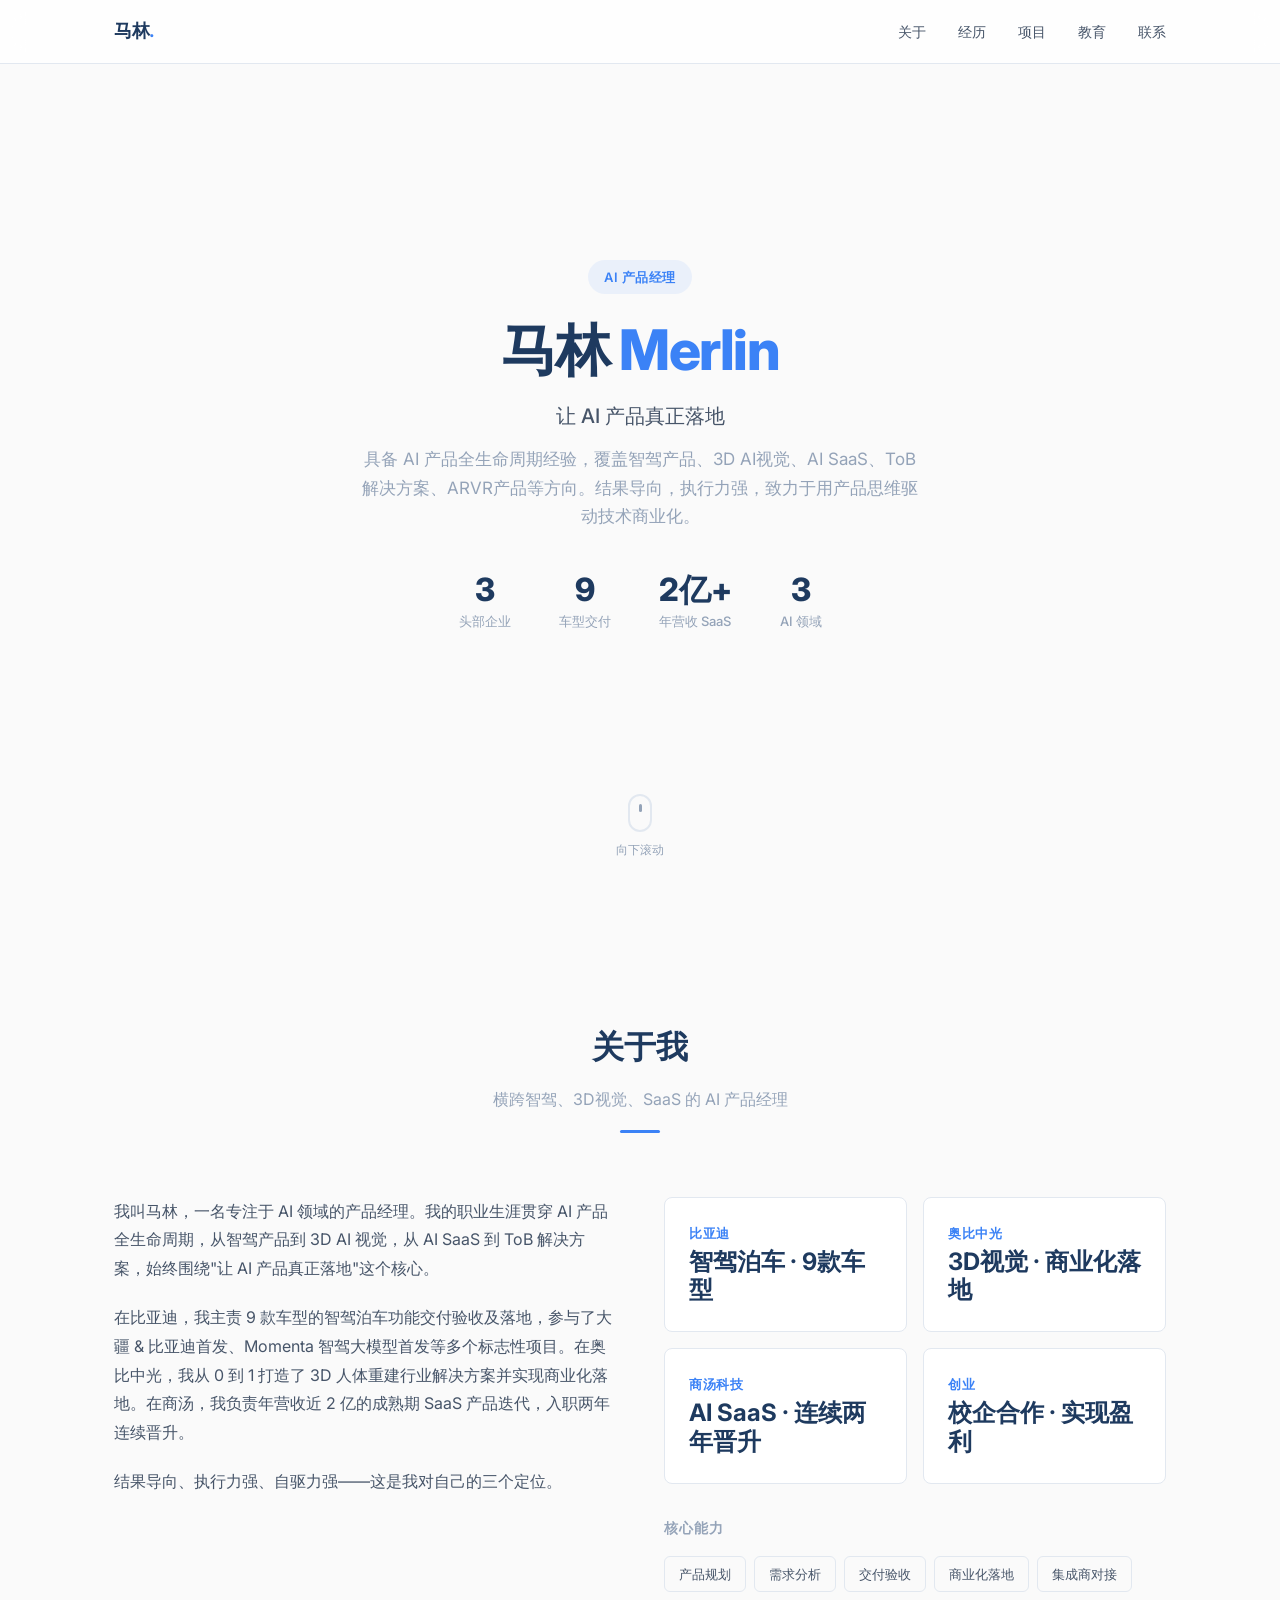
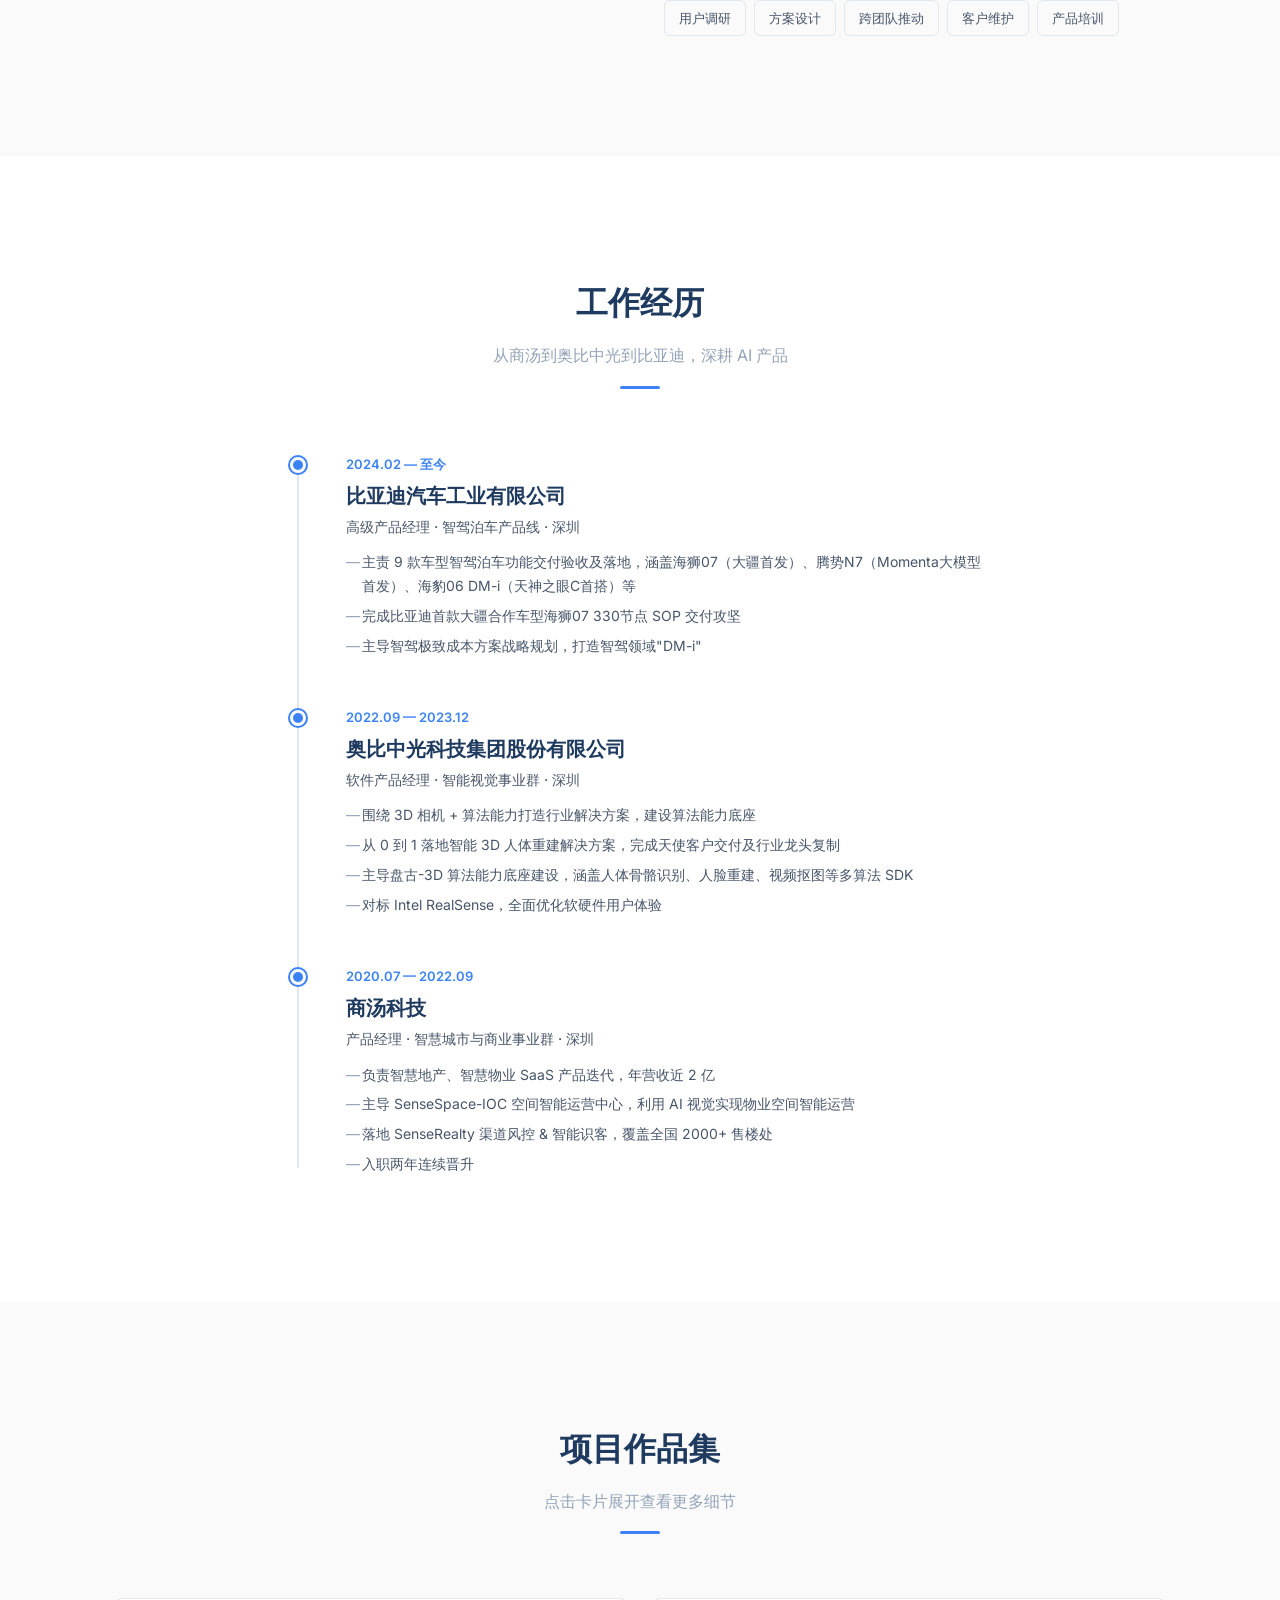
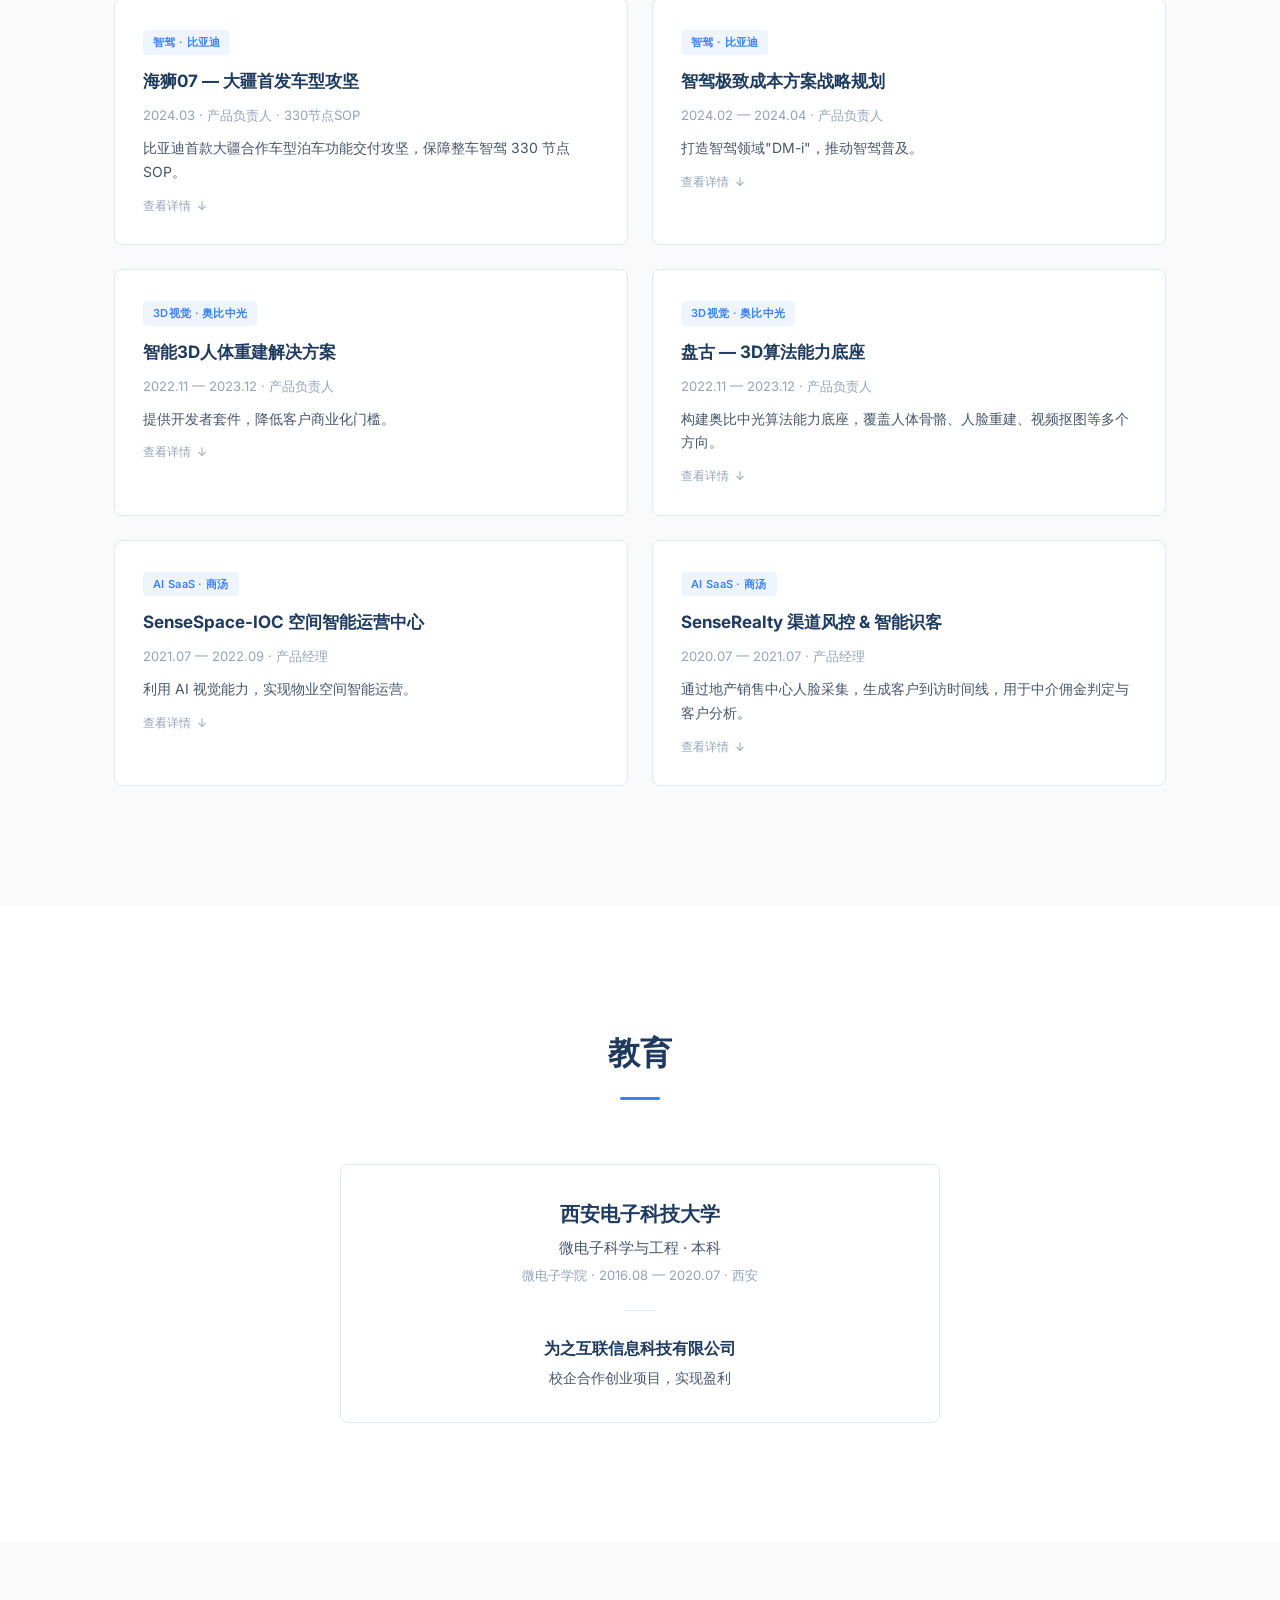
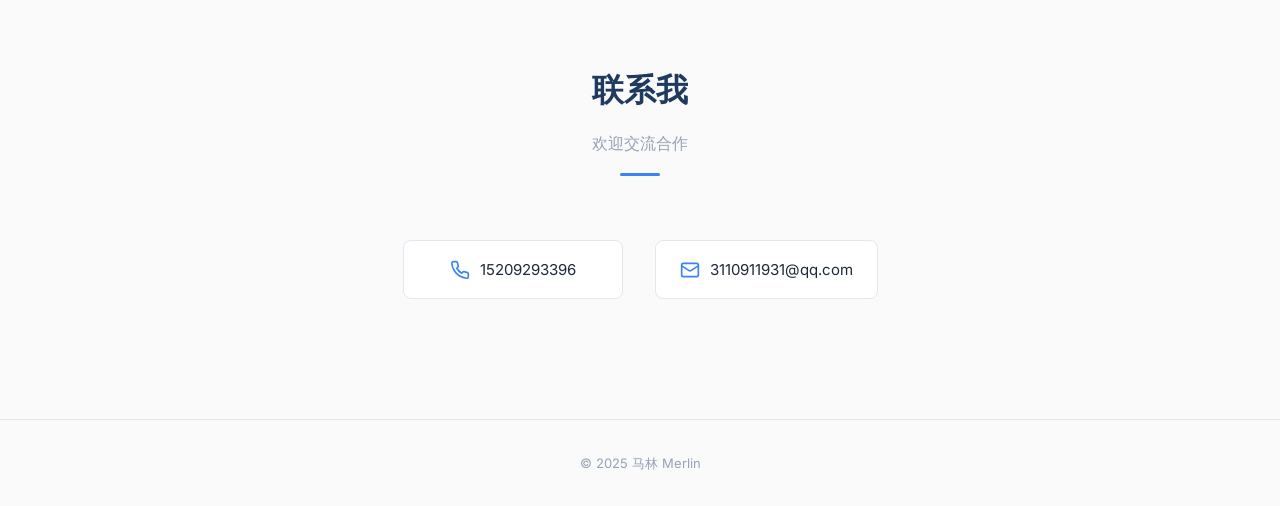
==== index.html @ 599194c2 "init" ====
﻿<!DOCTYPE html>
<html lang="zh-CN">
<head>
  <meta charset="UTF-8">
  <meta name="viewport" content="width=device-width, initial-scale=1.0">
  <meta name="description" content="马林 (Merlin) - AI 产品经理">
  <title>马林 · Merlin · AI 产品经理</title>
  <link rel="preconnect" href="https://fonts.googleapis.com">
  <link rel="preconnect" href="https://fonts.gstatic.com" crossorigin>
  <link href="https://fonts.googleapis.com/css2?family=Inter:wght@400;500;600;700;800&display=swap" rel="stylesheet">
  <link rel="stylesheet" href="css/style.css">
</head>
<body>

  <nav class="nav" id="nav">
    <div class="nav-inner">
      <a href="#" class="nav-logo">马林<span style="color:var(--accent)">.</span></a>
      <ul class="nav-links" id="navLinks">
        <li><a href="#about">关于</a></li>
        <li><a href="#experience">经历</a></li>
        <li><a href="#projects">项目</a></li>
        <li><a href="#education">教育</a></li>
        <li><a href="#contact">联系</a></li>
      </ul>
      <button class="nav-toggle" id="navToggle" aria-label="菜单">
        <span></span><span></span><span></span>
      </button>
    </div>
  </nav>

  <section class="hero" id="hero">
    <div class="hero-content">
      <div class="hero-badge">AI 产品经理</div>
      <h1>马林 <span class="accent">Merlin</span></h1>
      <p class="hero-subtitle">让 AI 产品真正落地</p>
      <p class="hero-desc">具备 AI 产品全生命周期经验，覆盖智驾产品、3D AI视觉、AI SaaS、ToB解决方案、ARVR产品等方向。结果导向，执行力强，致力于用产品思维驱动技术商业化。</p>
      <div class="hero-stats">
        <div class="hero-stat"><div class="hero-stat-num">3</div><div class="hero-stat-label">头部企业</div></div>
        <div class="hero-stat"><div class="hero-stat-num">9</div><div class="hero-stat-label">车型交付</div></div>
        <div class="hero-stat"><div class="hero-stat-num">2亿+</div><div class="hero-stat-label">年营收 SaaS</div></div>
        <div class="hero-stat"><div class="hero-stat-num">3</div><div class="hero-stat-label">AI 领域</div></div>
      </div>
    </div>
    <div class="scroll-indicator">
      <div class="mouse"><div class="mouse-dot"></div></div>
      <span>向下滚动</span>
    </div>
  </section>

  <section id="about">
    <div class="container">
      <div class="section-header reveal">
        <h2>关于我</h2>
        <p>横跨智驾、3D视觉、SaaS 的 AI 产品经理</p>
        <div class="section-divider"></div>
      </div>
      <div class="about-grid">
        <div class="about-text reveal">
          <p>我叫马林，一名专注于 AI 领域的产品经理。我的职业生涯贯穿 AI 产品全生命周期，从智驾产品到 3D AI 视觉，从 AI SaaS 到 ToB 解决方案，始终围绕"让 AI 产品真正落地"这个核心。</p>
          <p>在比亚迪，我主责 9 款车型的智驾泊车功能交付验收及落地，参与了大疆 &amp; 比亚迪首发、Momenta 智驾大模型首发等多个标志性项目。在奥比中光，我从 0 到 1 打造了 3D 人体重建行业解决方案并实现商业化落地。在商汤，我负责年营收近 2 亿的成熟期 SaaS 产品迭代，入职两年连续晋升。</p>
          <p>结果导向、执行力强、自驱力强——这是我对自己的三个定位。</p>
        </div>
        <div class="reveal">
          <div class="highlights">
            <div class="highlight-card"><div class="highlight-card-title">比亚迪</div><div class="highlight-num">智驾泊车 · 9款车型</div></div>
            <div class="highlight-card"><div class="highlight-card-title">奥比中光</div><div class="highlight-num">3D视觉 · 商业化落地</div></div>
            <div class="highlight-card"><div class="highlight-card-title">商汤科技</div><div class="highlight-num">AI SaaS · 连续两年晋升</div></div>
            <div class="highlight-card"><div class="highlight-card-title">创业</div><div class="highlight-num">校企合作 · 实现盈利</div></div>
          </div>
          <div class="skills-list">
            <h3>核心能力</h3>
            <div class="skill-tags">
              <span class="skill-tag">产品规划</span><span class="skill-tag">需求分析</span><span class="skill-tag">交付验收</span>
              <span class="skill-tag">商业化落地</span><span class="skill-tag">集成商对接</span><span class="skill-tag">用户调研</span>
              <span class="skill-tag">方案设计</span><span class="skill-tag">跨团队推动</span><span class="skill-tag">客户维护</span><span class="skill-tag">产品培训</span>
            </div>
          </div>
        </div>
      </div>
    </div>
  </section>

  <section id="experience" style="background:var(--white);">
    <div class="container">
      <div class="section-header reveal">
        <h2>工作经历</h2>
        <p>从商汤到奥比中光到比亚迪，深耕 AI 产品</p>
        <div class="section-divider"></div>
      </div>
      <div class="timeline reveal">
        <div class="timeline-item">
          <div class="timeline-dot"></div>
          <div class="timeline-date">2024.02 — 至今</div>
          <div class="timeline-company">比亚迪汽车工业有限公司</div>
          <div class="timeline-role">高级产品经理 · 智驾泊车产品线 · 深圳</div>
          <div class="timeline-desc">
            <ul>
              <li>主责 9 款车型智驾泊车功能交付验收及落地，涵盖海狮07（大疆首发）、腾势N7（Momenta大模型首发）、海豹06 DM-i（天神之眼C首搭）等</li>
              <li>完成比亚迪首款大疆合作车型海狮07 330节点 SOP 交付攻坚</li>
              <li>主导智驾极致成本方案战略规划，打造智驾领域"DM-i"</li>
            </ul>
          </div>
        </div>
        <div class="timeline-item">
          <div class="timeline-dot"></div>
          <div class="timeline-date">2022.09 — 2023.12</div>
          <div class="timeline-company">奥比中光科技集团股份有限公司</div>
          <div class="timeline-role">软件产品经理 · 智能视觉事业群 · 深圳</div>
          <div class="timeline-desc">
            <ul>
              <li>围绕 3D 相机 + 算法能力打造行业解决方案，建设算法能力底座</li>
              <li>从 0 到 1 落地智能 3D 人体重建解决方案，完成天使客户交付及行业龙头复制</li>
              <li>主导盘古-3D 算法能力底座建设，涵盖人体骨骼识别、人脸重建、视频抠图等多算法 SDK</li>
              <li>对标 Intel RealSense，全面优化软硬件用户体验</li>
            </ul>
          </div>
        </div>
        <div class="timeline-item">
          <div class="timeline-dot"></div>
          <div class="timeline-date">2020.07 — 2022.09</div>
          <div class="timeline-company">商汤科技</div>
          <div class="timeline-role">产品经理 · 智慧城市与商业事业群 · 深圳</div>
          <div class="timeline-desc">
            <ul>
              <li>负责智慧地产、智慧物业 SaaS 产品迭代，年营收近 2 亿</li>
              <li>主导 SenseSpace-IOC 空间智能运营中心，利用 AI 视觉实现物业空间智能运营</li>
              <li>落地 SenseRealty 渠道风控 &amp; 智能识客，覆盖全国 2000+ 售楼处</li>
              <li>入职两年连续晋升</li>
            </ul>
          </div>
        </div>
      </div>
    </div>
  </section>

  <section id="projects">
    <div class="container">
      <div class="section-header reveal">
        <h2>项目作品集</h2>
        <p>点击卡片展开查看更多细节</p>
        <div class="section-divider"></div>
      </div>
      <div class="projects-grid">

        <div class="project-card reveal" onclick="toggleProject(this)">
          <span class="project-tag">智驾 · 比亚迪</span>
          <h3>海狮07 — 大疆首发车型攻坚</h3>
          <div class="project-meta">2024.03 · 产品负责人 · 330节点SOP</div>
          <p class="project-summary">比亚迪首款大疆合作车型泊车功能交付攻坚，保障整车智驾 330 节点 SOP。</p>
          <div class="project-details">
            <div class="project-details-inner">
              <h4>目标</h4><ul><li>保障整车智驾 330 节点 SOP</li></ul>
              <h4>工作内容</h4>
              <ul><li>联合车型团队与供应商，分析泊车功能能力边界及重点场景</li><li>建立日清机制与供应商直连沟通机制</li><li>推动技术方案优化、小版本快速迭代、驻点验证</li><li>完成全场景验收与问题输出，推动优化落地</li></ul>
              <h4>成果</h4><ul><li>成功保障 330 SOP 节点</li></ul>
            </div>
          </div>
          <div class="project-expand-hint"><span>查看详情</span><span class="arrow">↓</span></div>
        </div>

        <div class="project-card reveal" onclick="toggleProject(this)">
          <span class="project-tag">智驾 · 比亚迪</span>
          <h3>智驾极致成本方案战略规划</h3>
          <div class="project-meta">2024.02 — 2024.04 · 产品负责人</div>
          <p class="project-summary">打造智驾领域"DM-i"，推动智驾普及。</p>
          <div class="project-details">
            <div class="project-details-inner">
              <h4>目标</h4><ul><li>打造智驾领域"DM-i"，推动智驾普及</li></ul>
              <h4>工作内容</h4>
              <ul><li>调研特斯拉、华为、小鹏、小米等 10+ 竞品，拆解功能、硬件、算法方案</li><li>研究域控成本组成（CPU、ISP、GPU、MCU、视频编解码）</li><li>从器件和算法两个方向进行成本优化设计</li></ul>
              <h4>成果</h4><ul><li>输出极致成本智驾方案</li></ul>
            </div>
          </div>
          <div class="project-expand-hint"><span>查看详情</span><span class="arrow">↓</span></div>
        </div>

        <div class="project-card reveal" onclick="toggleProject(this)">
          <span class="project-tag">3D视觉 · 奥比中光</span>
          <h3>智能3D人体重建解决方案</h3>
          <div class="project-meta">2022.11 — 2023.12 · 产品负责人</div>
          <p class="project-summary">提供开发者套件，降低客户商业化门槛。</p>
          <div class="project-details">
            <div class="project-details-inner">
              <h4>产品</h4>
              <ul><li>智能 3D 人体重建整机：用户旋转一周，输出高精度三维模型、身体围度、体态分析、体成分分析</li><li>人体重建算法 SDK（支持 CPU+单相机 / 双相机+转盘方案）</li><li>人体围度测量 / 体态分析算法微服务</li></ul>
              <h4>应用场景</h4><ul><li>健身、美体、医疗</li></ul>
              <h4>成果</h4><ul><li>完成天使客户首单交付及小批量交付</li></ul>
            </div>
          </div>
          <div class="project-expand-hint"><span>查看详情</span><span class="arrow">↓</span></div>
        </div>

        <div class="project-card reveal" onclick="toggleProject(this)">
          <span class="project-tag">3D视觉 · 奥比中光</span>
          <h3>盘古 — 3D算法能力底座</h3>
          <div class="project-meta">2022.11 — 2023.12 · 产品负责人</div>
          <p class="project-summary">构建奥比中光算法能力底座，覆盖人体骨骼、人脸重建、视频抠图等多个方向。</p>
          <div class="project-details">
            <div class="project-details-inner">
              <h4>产品矩阵</h4>
              <ul><li>3D 人体骨骼识别算法 SDK — 多平台支持，输出 21 个人体骨骼点</li><li>3D 人脸重建算法 SDK — 1 分钟获取人脸三维模型</li><li>3D 人体重建算法 SDK</li><li>3D 视频抠图算法</li><li>3D 人脸识别算法</li></ul>
              <h4>应用场景</h4><ul><li>医疗保健、互动游戏、医美、服装定制、数字人、直播、智慧零售、智能门锁</li></ul>
            </div>
          </div>
          <div class="project-expand-hint"><span>查看详情</span><span class="arrow">↓</span></div>
        </div>

        <div class="project-card reveal" onclick="toggleProject(this)">
          <span class="project-tag">AI SaaS · 商汤</span>
          <h3>SenseSpace-IOC 空间智能运营中心</h3>
          <div class="project-meta">2021.07 — 2022.09 · 产品经理</div>
          <p class="project-summary">利用 AI 视觉能力，实现物业空间智能运营。</p>
          <div class="project-details">
            <div class="project-details-inner">
              <h4>负责模块</h4>
              <ul><li>远程调度：设备接入、调度流程设计</li><li>员工端 APP：智能巡检、工单管理、设备监控</li><li>智慧班车：市场分析、产品规划、产品设计</li><li>C 端 APP：班车、食堂、停车、一码支付、广告投放</li></ul>
            </div>
          </div>
          <div class="project-expand-hint"><span>查看详情</span><span class="arrow">↓</span></div>
        </div>

        <div class="project-card reveal" onclick="toggleProject(this)">
          <span class="project-tag">AI SaaS · 商汤</span>
          <h3>SenseRealty 渠道风控 &amp; 智能识客</h3>
          <div class="project-meta">2020.07 — 2021.07 · 产品经理</div>
          <p class="project-summary">通过地产销售中心人脸采集，生成客户到访时间线，用于中介佣金判定与客户分析。</p>
          <div class="project-details">
            <div class="project-details-inner">
              <h4>成果</h4>
              <ul><li>覆盖全国 2000+ 售楼处</li><li>支撑部门销售业绩翻倍</li><li>落地融创地产多个标杆项目</li></ul>
            </div>
          </div>
          <div class="project-expand-hint"><span>查看详情</span><span class="arrow">↓</span></div>
        </div>

      </div>
    </div>
  </section>

  <section id="education" style="background:var(--white);">
    <div class="container">
      <div class="section-header reveal">
        <h2>教育</h2>
        <div class="section-divider"></div>
      </div>
      <div class="education-content reveal">
        <div class="education-card">
          <div class="edu-school">西安电子科技大学</div>
          <div class="edu-major">微电子科学与工程 · 本科</div>
          <div class="edu-detail">微电子学院 · 2016.08 — 2020.07 · 西安</div>
          <div class="edu-divider"></div>
          <div class="startup-name">为之互联信息科技有限公司</div>
          <div class="startup-desc">校企合作创业项目，实现盈利</div>
        </div>
      </div>
    </div>
  </section>

  <section id="contact">
    <div class="container">
      <div class="section-header reveal">
        <h2>联系我</h2>
        <p>欢迎交流合作</p>
        <div class="section-divider"></div>
      </div>
      <div class="contact-content reveal">
        <div class="contact-methods">
          <div class="contact-item" onclick="copyText('15209293396', '手机号已复制')">
            <svg xmlns="http://www.w3.org/2000/svg" width="20" height="20" viewBox="0 0 24 24" fill="none" stroke="currentColor" stroke-width="2" stroke-linecap="round" stroke-linejoin="round"><path d="M22 16.92v3a2 2 0 0 1-2.18 2 19.79 19.79 0 0 1-8.63-3.07 19.5 19.5 0 0 1-6-6 19.79 19.79 0 0 1-3.07-8.67A2 2 0 0 1 4.11 2h3a2 2 0 0 1 2 1.72 12.84 12.84 0 0 0 .7 2.81 2 2 0 0 1-.45 2.11L8.09 9.91a16 16 0 0 0 6 6l1.27-1.27a2 2 0 0 1 2.11-.45 12.84 12.84 0 0 0 2.81.7A2 2 0 0 1 22 16.92z"/></svg>
            15209293396
          </div>
          <div class="contact-item" onclick="copyText('3110911931@qq.com', '邮箱已复制')">
            <svg xmlns="http://www.w3.org/2000/svg" width="20" height="20" viewBox="0 0 24 24" fill="none" stroke="currentColor" stroke-width="2" stroke-linecap="round" stroke-linejoin="round"><rect x="2" y="4" width="20" height="16" rx="2"/><path d="m22 7-8.97 5.7a1.94 1.94 0 0 1-2.06 0L2 7"/></svg>
            3110911931@qq.com
          </div>
        </div>
      </div>
    </div>
  </section>

  <footer>
    <div class="container"><p>&copy; 2025 马林 Merlin</p></div>
  </footer>

  <div class="toast" id="toast"></div>
  <script src="js/main.js"></script>
</body>
</html>
---- css/style.css ----
﻿/* ---- Reset & Base ---- */
*, *::before, *::after { margin: 0; padding: 0; box-sizing: border-box; }

:root {
  --primary: #1E3A5F; --primary-light: #2A5A8F; --accent: #3B82F6;
  --bg: #FAFAFA; --white: #FFFFFF;
  --text-primary: #1E293B; --text-secondary: #475569; --text-muted: #94A3B8;
  --border: #E2E8F0; --radius: 8px;
  --shadow: 0 1px 3px rgba(0,0,0,0.06), 0 1px 2px rgba(0,0,0,0.04);
  --shadow-hover: 0 10px 25px -5px rgba(0,0,0,0.08), 0 4px 10px -6px rgba(0,0,0,0.04);
  --nav-height: 64px; --section-gap: 120px;
}

html { scroll-behavior: smooth; }

body {
  font-family: "Inter", -apple-system, BlinkMacSystemFont, "PingFang SC", "Microsoft YaHei", sans-serif;
  background: var(--bg); color: var(--text-primary); line-height: 1.7;
  -webkit-font-smoothing: antialiased;
}

::selection { background: var(--accent); color: white; }
a { color: var(--accent); text-decoration: none; transition: color 0.2s; }
a:hover { color: var(--primary-light); }
.container { max-width: 1100px; margin: 0 auto; padding: 0 24px; }

/* Nav */
.nav {
  position: fixed; top: 0; left: 0; right: 0; height: var(--nav-height);
  background: rgba(255,255,255,0.8); backdrop-filter: blur(12px);
  -webkit-backdrop-filter: blur(12px);
  border-bottom: 1px solid var(--border); z-index: 1000; transition: box-shadow 0.3s;
}
.nav.scrolled { box-shadow: 0 1px 3px rgba(0,0,0,0.06); }
.nav-inner { max-width: 1100px; margin: 0 auto; padding: 0 24px; height: 100%; display: flex; align-items: center; justify-content: space-between; }
.nav-logo { font-size: 18px; font-weight: 700; color: var(--primary); letter-spacing: -0.3px; }
.nav-links { display: flex; gap: 32px; list-style: none; }
.nav-links a {
  font-size: 14px; font-weight: 500; color: var(--text-secondary);
  position: relative; padding: 4px 0; transition: color 0.2s;
}
.nav-links a::after {
  content: ''; position: absolute; bottom: -2px; left: 0;
  width: 0; height: 2px; background: var(--accent); transition: width 0.3s;
}
.nav-links a:hover, .nav-links a.active { color: var(--primary); }
.nav-links a:hover::after, .nav-links a.active::after { width: 100%; }
.nav-toggle { display: none; flex-direction: column; gap: 5px; background: none; border: none; cursor: pointer; padding: 4px; }
.nav-toggle span { display: block; width: 24px; height: 2px; background: var(--text-primary); border-radius: 2px; transition: all 0.3s; }

/* Hero */
.hero { min-height: 100vh; display: flex; align-items: center; justify-content: center; text-align: center; padding: 120px 24px 80px; position: relative; }
.hero-content { max-width: 720px; }
.hero-badge { display: inline-block; font-size: 13px; font-weight: 600; color: var(--accent); background: rgba(59,130,246,0.08); padding: 6px 16px; border-radius: 20px; margin-bottom: 24px; letter-spacing: 0.5px; }
.hero h1 { font-size: 56px; font-weight: 800; color: var(--primary); letter-spacing: -1.5px; line-height: 1.15; margin-bottom: 16px; }
.hero h1 .accent { color: var(--accent); }
.hero-subtitle { font-size: 20px; color: var(--text-secondary); margin-bottom: 12px; font-weight: 500; }
.hero-desc { font-size: 17px; color: var(--text-muted); max-width: 560px; margin: 0 auto 40px; line-height: 1.7; }
.hero-stats { display: flex; justify-content: center; gap: 48px; margin-bottom: 48px; }
.hero-stat { text-align: center; }
.hero-stat-num { font-size: 32px; font-weight: 800; color: var(--primary); line-height: 1.2; }
.hero-stat-label { font-size: 13px; color: var(--text-muted); font-weight: 500; }
.scroll-indicator { position: absolute; bottom: 40px; left: 50%; transform: translateX(-50%); display: flex; flex-direction: column; align-items: center; gap: 8px; color: var(--text-muted); font-size: 12px; animation: bounce 2s infinite; }
.scroll-indicator .mouse { width: 24px; height: 38px; border: 2px solid var(--border); border-radius: 12px; display: flex; justify-content: center; padding-top: 8px; }
.scroll-indicator .mouse-dot { width: 3px; height: 8px; background: var(--text-muted); border-radius: 2px; animation: scrollDot 2s infinite; }

/* Sections */
section { padding: var(--section-gap) 0; }
.section-header { text-align: center; margin-bottom: 64px; }
.section-header h2 { font-size: 32px; font-weight: 700; color: var(--primary); margin-bottom: 12px; }
.section-header p { font-size: 16px; color: var(--text-muted); max-width: 480px; margin: 0 auto; }
.section-divider { width: 40px; height: 3px; background: var(--accent); border-radius: 2px; margin: 16px auto 0; }

/* About */
.about-grid { display: grid; grid-template-columns: 1fr 1fr; gap: 48px; align-items: start; }
.about-text p { font-size: 16px; color: var(--text-secondary); line-height: 1.8; margin-bottom: 20px; }
.about-text p:last-child { margin-bottom: 0; }
.highlights { display: grid; grid-template-columns: 1fr 1fr; gap: 16px; }
.highlight-card { background: var(--white); border: 1px solid var(--border); border-radius: var(--radius); padding: 24px; transition: all 0.3s; }
.highlight-card:hover { box-shadow: var(--shadow-hover); transform: translateY(-2px); }
.highlight-card-title { font-size: 13px; font-weight: 600; color: var(--accent); text-transform: uppercase; letter-spacing: 0.5px; margin-bottom: 4px; }
.highlight-num { font-size: 24px; font-weight: 700; color: var(--primary); line-height: 1.2; margin-bottom: 2px; }
.highlight-label { font-size: 13px; color: var(--text-secondary); font-weight: 500; }
.skills-list { margin-top: 32px; grid-column: 1 / -1; }
.skills-list h3 { font-size: 14px; font-weight: 600; color: var(--text-muted); text-transform: uppercase; letter-spacing: 1px; margin-bottom: 16px; }
.skill-tags { display: flex; flex-wrap: wrap; gap: 8px; }
.skill-tag { font-size: 13px; padding: 6px 14px; background: var(--bg); border: 1px solid var(--border); border-radius: 6px; color: var(--text-secondary); font-weight: 500; transition: all 0.2s; }
.skill-tag:hover { border-color: var(--accent); color: var(--accent); background: rgba(59,130,246,0.04); }

/* Timeline */
.timeline { max-width: 700px; margin: 0 auto; position: relative; padding-left: 32px; }
.timeline::before { content: ''; position: absolute; left: 7px; top: 8px; bottom: 8px; width: 2px; background: var(--border); }
.timeline-item { position: relative; margin-bottom: 48px; padding-left: 24px; }
.timeline-item:last-child { margin-bottom: 0; }
.timeline-dot { position: absolute; left: -32px; top: 4px; width: 16px; height: 16px; border-radius: 50%; background: var(--accent); border: 3px solid var(--bg); box-shadow: 0 0 0 2px var(--accent); }
.timeline-date { font-size: 13px; color: var(--accent); font-weight: 600; margin-bottom: 4px; }
.timeline-company { font-size: 20px; font-weight: 700; color: var(--primary); margin-bottom: 2px; }
.timeline-role { font-size: 14px; color: var(--text-secondary); font-weight: 500; margin-bottom: 12px; }
.timeline-desc { font-size: 14px; color: var(--text-secondary); line-height: 1.7; }
.timeline-desc ul { list-style: none; padding: 0; }
.timeline-desc li { position: relative; padding-left: 16px; margin-bottom: 6px; }
.timeline-desc li::before { content: '—'; position: absolute; left: 0; color: var(--text-muted); }

/* Projects */
.projects-grid { display: grid; grid-template-columns: 1fr 1fr; gap: 24px; }
.project-card { background: var(--white); border: 1px solid var(--border); border-radius: var(--radius); padding: 28px; cursor: pointer; transition: all 0.3s; }
.project-card:hover { box-shadow: var(--shadow-hover); transform: translateY(-2px); }
.project-tag { display: inline-block; font-size: 11px; font-weight: 600; color: var(--accent); background: rgba(59,130,246,0.08); padding: 3px 10px; border-radius: 4px; margin-bottom: 12px; letter-spacing: 0.3px; }
.project-card h3 { font-size: 17px; font-weight: 700; color: var(--primary); margin-bottom: 8px; }
.project-meta { font-size: 13px; color: var(--text-muted); margin-bottom: 10px; }
.project-card .project-summary { font-size: 14px; color: var(--text-secondary); line-height: 1.7; }
.project-details { max-height: 0; overflow: hidden; transition: max-height 0.4s ease, opacity 0.3s; opacity: 0; }
.project-card.expanded .project-details { max-height: 800px; opacity: 1; }
.project-details-inner { padding-top: 16px; border-top: 1px solid var(--border); margin-top: 16px; }
.project-details-inner h4 { font-size: 14px; font-weight: 600; color: var(--text-primary); margin-bottom: 8px; margin-top: 12px; }
.project-details-inner h4:first-child { margin-top: 0; }
.project-details-inner ul { list-style: none; padding: 0; }
.project-details-inner li { font-size: 13px; color: var(--text-secondary); padding-left: 14px; position: relative; margin-bottom: 4px; line-height: 1.6; }
.project-details-inner li::before { content: '·'; position: absolute; left: 0; color: var(--accent); font-weight: 700; }
.project-expand-hint { font-size: 12px; color: var(--text-muted); margin-top: 12px; display: flex; align-items: center; gap: 6px; }
.project-expand-hint .arrow { transition: transform 0.3s; display: inline-block; }
.project-card.expanded .project-expand-hint .arrow { transform: rotate(180deg); }

/* Education */
.education-content { max-width: 600px; margin: 0 auto; text-align: center; }
.education-card { background: var(--white); border: 1px solid var(--border); border-radius: var(--radius); padding: 32px; }
.edu-school { font-size: 20px; font-weight: 700; color: var(--primary); margin-bottom: 4px; }
.edu-major { font-size: 15px; color: var(--text-secondary); margin-bottom: 4px; }
.edu-detail { font-size: 13px; color: var(--text-muted); }
.edu-divider { width: 32px; height: 1px; background: var(--border); margin: 24px auto; }
.startup-name { font-size: 16px; font-weight: 600; color: var(--primary); margin-bottom: 4px; }
.startup-desc { font-size: 14px; color: var(--text-secondary); }

/* Contact */
.contact-content { text-align: center; }
.contact-methods { display: flex; justify-content: center; gap: 32px; flex-wrap: wrap; margin-top: 32px; }
.contact-item { display: flex; align-items: center; gap: 10px; padding: 16px 24px; background: var(--white); border: 1px solid var(--border); border-radius: var(--radius); font-size: 15px; color: var(--text-primary); cursor: pointer; transition: all 0.3s; min-width: 220px; justify-content: center; }
.contact-item:hover { border-color: var(--accent); box-shadow: var(--shadow-hover); transform: translateY(-2px); }
.contact-item svg { width: 20px; height: 20px; color: var(--accent); flex-shrink: 0; }
.toast { position: fixed; bottom: 32px; left: 50%; transform: translateX(-50%) translateY(80px); background: var(--primary); color: white; font-size: 14px; padding: 12px 24px; border-radius: var(--radius); opacity: 0; transition: all 0.4s; pointer-events: none; z-index: 2000; }
.toast.show { opacity: 1; transform: translateX(-50%) translateY(0); }

/* Footer */
footer { text-align: center; padding: 32px 24px; border-top: 1px solid var(--border); color: var(--text-muted); font-size: 13px; }

/* Animations */
@keyframes bounce { 0%,100% { transform: translateX(-50%) translateY(0); } 50% { transform: translateX(-50%) translateY(8px); } }
@keyframes scrollDot { 0% { opacity: 1; transform: translateY(0); } 100% { opacity: 0; transform: translateY(12px); } }
.reveal { opacity: 0; transform: translateY(24px); transition: all 0.6s ease; }
.reveal.visible { opacity: 1; transform: translateY(0); }

/* Responsive */
@media (max-width: 768px) {
  .nav-links { display: none; position: absolute; top: var(--nav-height); left: 0; right: 0; background: var(--white); flex-direction: column; padding: 16px 24px; gap: 16px; border-bottom: 1px solid var(--border); box-shadow: var(--shadow); }
  .nav-links.open { display: flex; }
  .nav-toggle { display: flex; }
  .hero h1 { font-size: 36px; }
  .hero-stats { gap: 24px; flex-wrap: wrap; }
  .hero-stat-num { font-size: 24px; }
  .about-grid { grid-template-columns: 1fr; }
  .projects-grid { grid-template-columns: 1fr; }
  .contact-methods { flex-direction: column; align-items: center; }
  :root { --section-gap: 80px; }
  .section-header h2 { font-size: 26px; }
}
@media (max-width: 480px) {
  .hero h1 { font-size: 30px; }
}
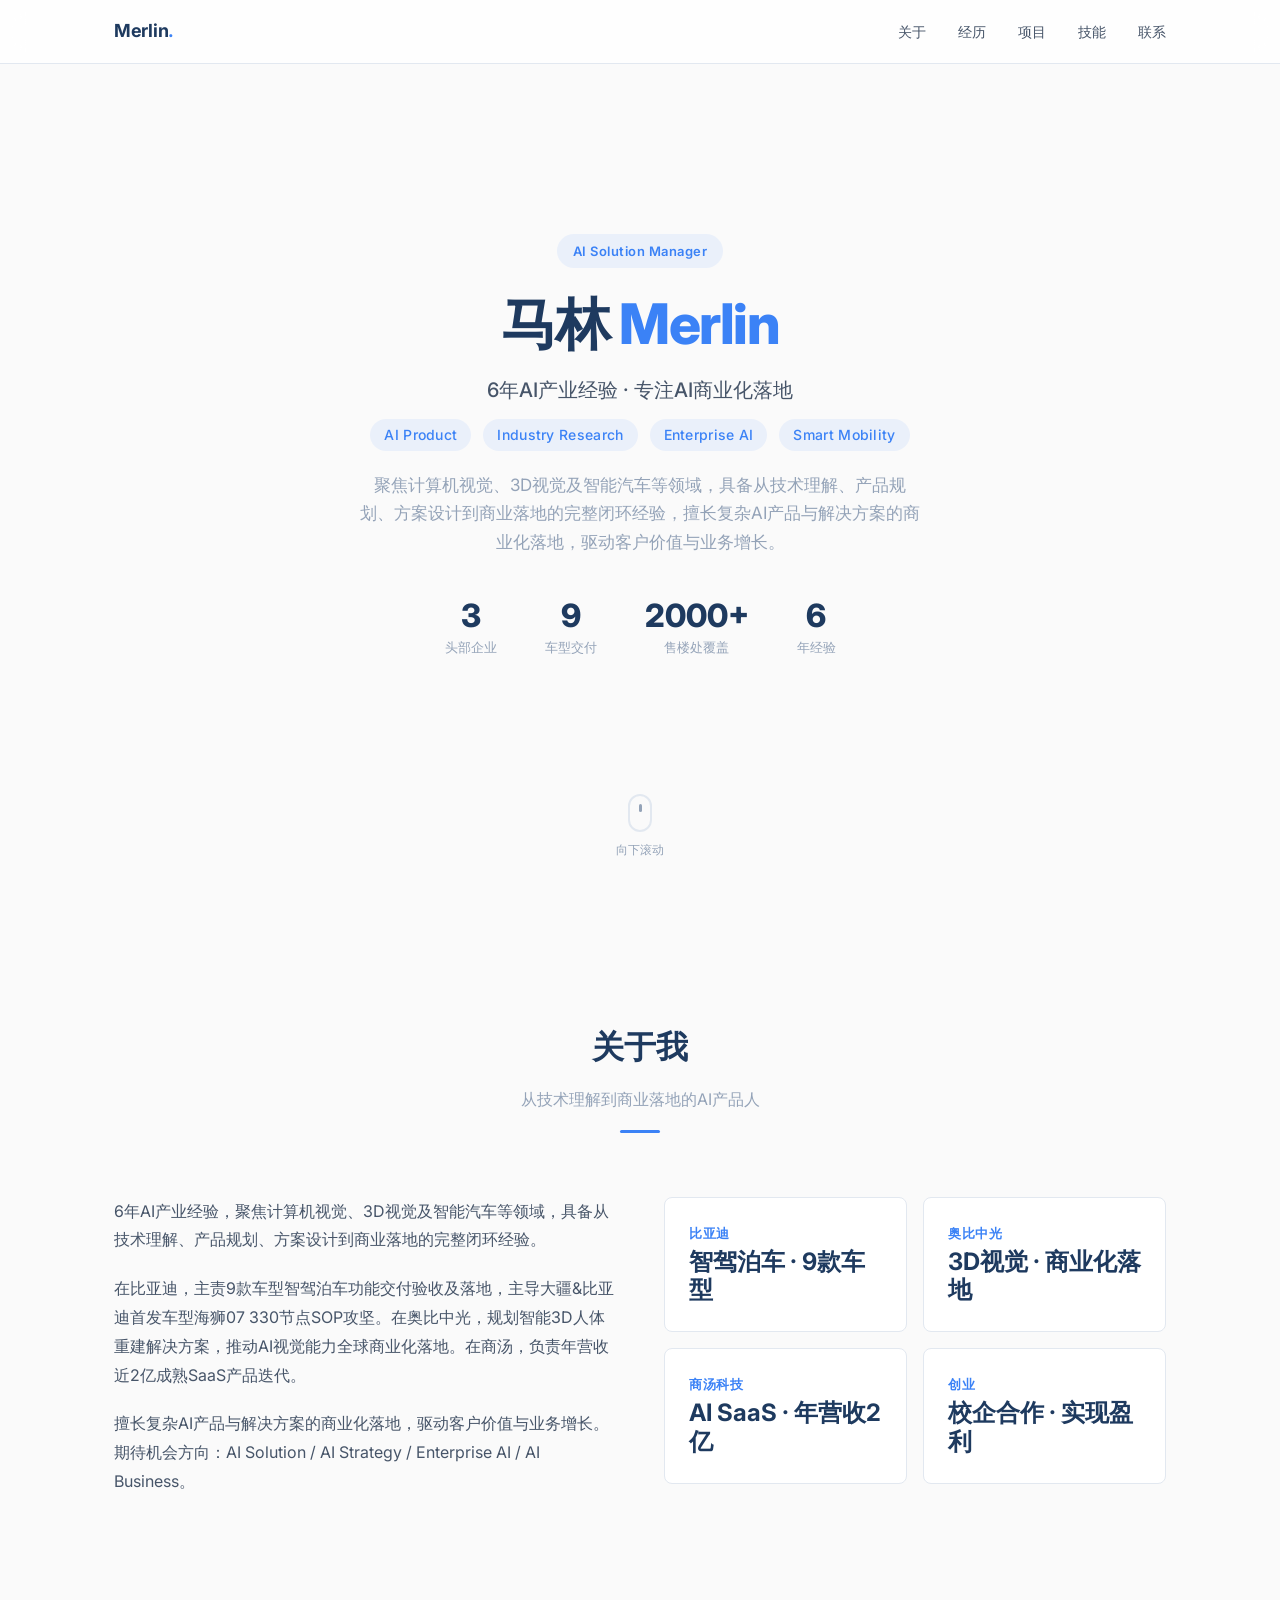
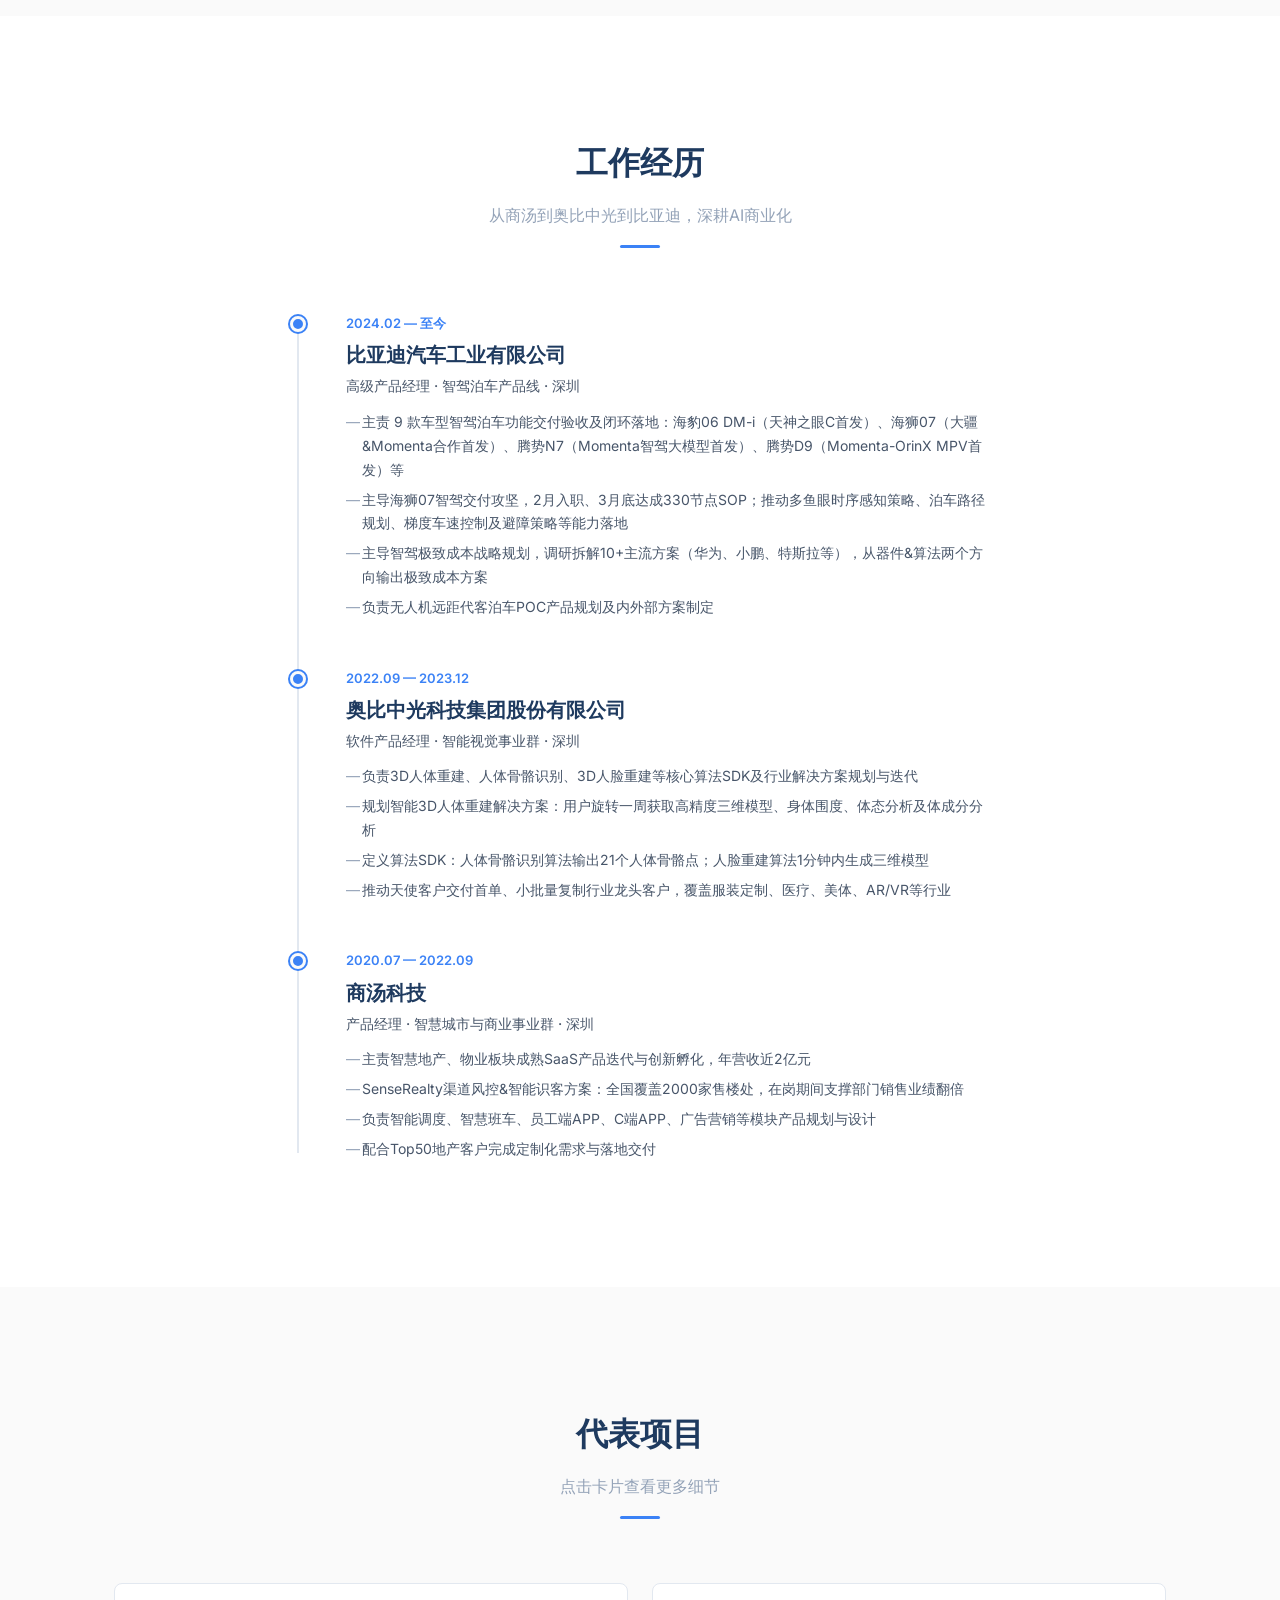
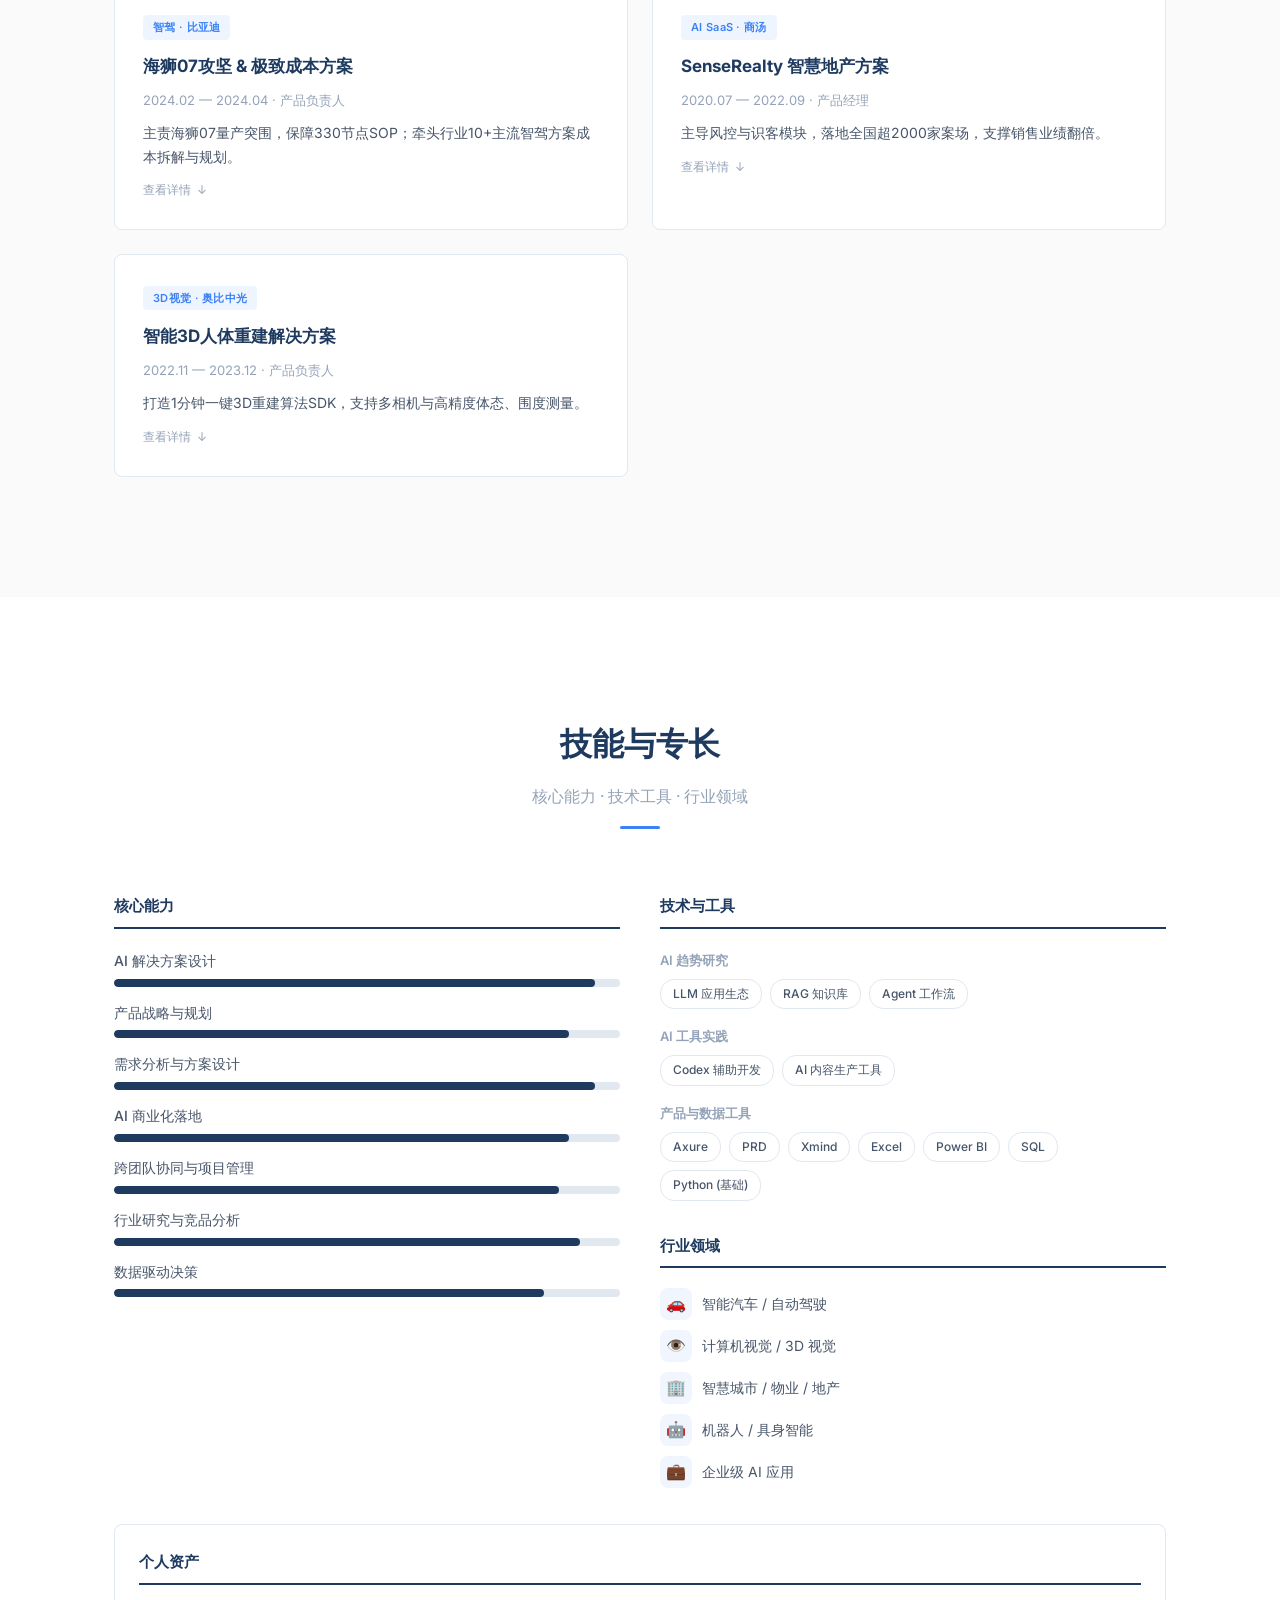
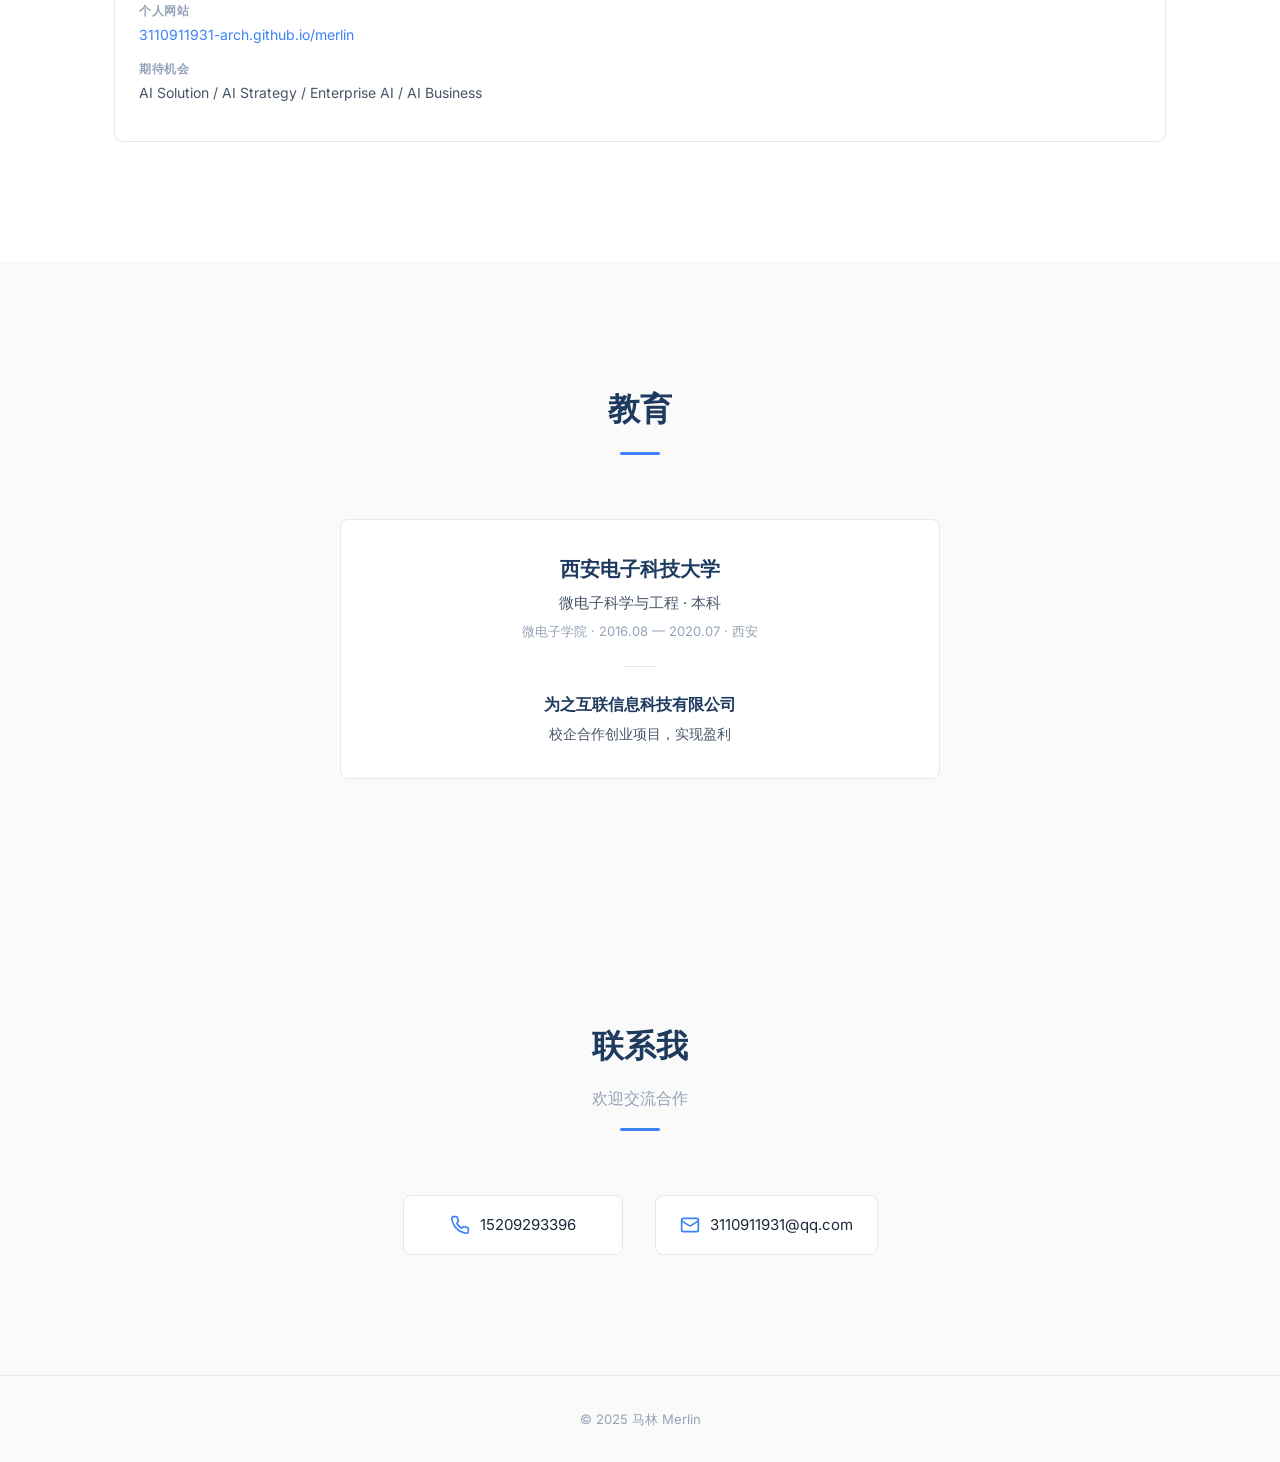
==== commit a5cb36a8: "update: resume_final" ====
--- a/index.html
+++ b/index.html
@@ -3,8 +3,8 @@
 <head>
   <meta charset="UTF-8">
   <meta name="viewport" content="width=device-width, initial-scale=1.0">
-  <meta name="description" content="马林 (Merlin) - AI 产品经理">
-  <title>马林 · Merlin · AI 产品经理</title>
+  <meta name="description" content="马林 (Merlin) - AI Solution Manager">
+  <title>马林 · Merlin · AI Solution Manager</title>
   <link rel="preconnect" href="https://fonts.googleapis.com">
   <link rel="preconnect" href="https://fonts.gstatic.com" crossorigin>
   <link href="https://fonts.googleapis.com/css2?family=Inter:wght@400;500;600;700;800&display=swap" rel="stylesheet">
@@ -14,12 +14,12 @@
 
   <nav class="nav" id="nav">
     <div class="nav-inner">
-      <a href="#" class="nav-logo">马林<span style="color:var(--accent)">.</span></a>
+      <a href="#" class="nav-logo">Merlin<span style="color:var(--accent)">.</span></a>
       <ul class="nav-links" id="navLinks">
         <li><a href="#about">关于</a></li>
         <li><a href="#experience">经历</a></li>
         <li><a href="#projects">项目</a></li>
-        <li><a href="#education">教育</a></li>
+        <li><a href="#skills">技能</a></li>
         <li><a href="#contact">联系</a></li>
       </ul>
       <button class="nav-toggle" id="navToggle" aria-label="菜单">
@@ -30,15 +30,23 @@
 
   <section class="hero" id="hero">
     <div class="hero-content">
-      <div class="hero-badge">AI 产品经理</div>
+      <div class="hero-badge">AI Solution Manager</div>
       <h1>马林 <span class="accent">Merlin</span></h1>
-      <p class="hero-subtitle">让 AI 产品真正落地</p>
-      <p class="hero-desc">具备 AI 产品全生命周期经验，覆盖智驾产品、3D AI视觉、AI SaaS、ToB解决方案、ARVR产品等方向。结果导向，执行力强，致力于用产品思维驱动技术商业化。</p>
+      <p class="hero-subtitle">6年AI产业经验 · 专注AI商业化落地</p>
+      <div class="hero-tags">
+        <span class="hero-tag">AI Product</span>
+        <span class="hero-tag">Industry Research</span>
+        <span class="hero-tag">Enterprise AI</span>
+        <span class="hero-tag">Smart Mobility</span>
+      </div>
+      <p class="hero-desc">
+        聚焦计算机视觉、3D视觉及智能汽车等领域，具备从技术理解、产品规划、方案设计到商业落地的完整闭环经验，擅长复杂AI产品与解决方案的商业化落地，驱动客户价值与业务增长。
+      </p>
       <div class="hero-stats">
         <div class="hero-stat"><div class="hero-stat-num">3</div><div class="hero-stat-label">头部企业</div></div>
         <div class="hero-stat"><div class="hero-stat-num">9</div><div class="hero-stat-label">车型交付</div></div>
-        <div class="hero-stat"><div class="hero-stat-num">2亿+</div><div class="hero-stat-label">年营收 SaaS</div></div>
-        <div class="hero-stat"><div class="hero-stat-num">3</div><div class="hero-stat-label">AI 领域</div></div>
+        <div class="hero-stat"><div class="hero-stat-num">2000+</div><div class="hero-stat-label">售楼处覆盖</div></div>
+        <div class="hero-stat"><div class="hero-stat-num">6</div><div class="hero-stat-label">年经验</div></div>
       </div>
     </div>
     <div class="scroll-indicator">
@@ -51,30 +59,22 @@
     <div class="container">
       <div class="section-header reveal">
         <h2>关于我</h2>
-        <p>横跨智驾、3D视觉、SaaS 的 AI 产品经理</p>
+        <p>从技术理解到商业落地的AI产品人</p>
         <div class="section-divider"></div>
       </div>
       <div class="about-grid">
         <div class="about-text reveal">
-          <p>我叫马林，一名专注于 AI 领域的产品经理。我的职业生涯贯穿 AI 产品全生命周期，从智驾产品到 3D AI 视觉，从 AI SaaS 到 ToB 解决方案，始终围绕"让 AI 产品真正落地"这个核心。</p>
-          <p>在比亚迪，我主责 9 款车型的智驾泊车功能交付验收及落地，参与了大疆 &amp; 比亚迪首发、Momenta 智驾大模型首发等多个标志性项目。在奥比中光，我从 0 到 1 打造了 3D 人体重建行业解决方案并实现商业化落地。在商汤，我负责年营收近 2 亿的成熟期 SaaS 产品迭代，入职两年连续晋升。</p>
-          <p>结果导向、执行力强、自驱力强——这是我对自己的三个定位。</p>
+          <p>6年AI产业经验，聚焦计算机视觉、3D视觉及智能汽车等领域，具备从技术理解、产品规划、方案设计到商业落地的完整闭环经验。</p>
+          <p>在比亚迪，主责9款车型智驾泊车功能交付验收及落地，主导大疆&比亚迪首发车型海狮07 330节点SOP攻坚。在奥比中光，规划智能3D人体重建解决方案，推动AI视觉能力全球商业化落地。在商汤，负责年营收近2亿成熟SaaS产品迭代。</p>
+          <p>擅长复杂AI产品与解决方案的商业化落地，驱动客户价值与业务增长。期待机会方向：AI Solution / AI Strategy / Enterprise AI / AI Business。</p>
         </div>
         <div class="reveal">
           <div class="highlights">
             <div class="highlight-card"><div class="highlight-card-title">比亚迪</div><div class="highlight-num">智驾泊车 · 9款车型</div></div>
             <div class="highlight-card"><div class="highlight-card-title">奥比中光</div><div class="highlight-num">3D视觉 · 商业化落地</div></div>
-            <div class="highlight-card"><div class="highlight-card-title">商汤科技</div><div class="highlight-num">AI SaaS · 连续两年晋升</div></div>
+            <div class="highlight-card"><div class="highlight-card-title">商汤科技</div><div class="highlight-num">AI SaaS · 年营收2亿</div></div>
             <div class="highlight-card"><div class="highlight-card-title">创业</div><div class="highlight-num">校企合作 · 实现盈利</div></div>
           </div>
-          <div class="skills-list">
-            <h3>核心能力</h3>
-            <div class="skill-tags">
-              <span class="skill-tag">产品规划</span><span class="skill-tag">需求分析</span><span class="skill-tag">交付验收</span>
-              <span class="skill-tag">商业化落地</span><span class="skill-tag">集成商对接</span><span class="skill-tag">用户调研</span>
-              <span class="skill-tag">方案设计</span><span class="skill-tag">跨团队推动</span><span class="skill-tag">客户维护</span><span class="skill-tag">产品培训</span>
-            </div>
-          </div>
         </div>
       </div>
     </div>
@@ -84,10 +84,11 @@
     <div class="container">
       <div class="section-header reveal">
         <h2>工作经历</h2>
-        <p>从商汤到奥比中光到比亚迪，深耕 AI 产品</p>
+        <p>从商汤到奥比中光到比亚迪，深耕AI商业化</p>
         <div class="section-divider"></div>
       </div>
       <div class="timeline reveal">
+
         <div class="timeline-item">
           <div class="timeline-dot"></div>
           <div class="timeline-date">2024.02 — 至今</div>
@@ -95,12 +96,14 @@
           <div class="timeline-role">高级产品经理 · 智驾泊车产品线 · 深圳</div>
           <div class="timeline-desc">
             <ul>
-              <li>主责 9 款车型智驾泊车功能交付验收及落地，涵盖海狮07（大疆首发）、腾势N7（Momenta大模型首发）、海豹06 DM-i（天神之眼C首搭）等</li>
-              <li>完成比亚迪首款大疆合作车型海狮07 330节点 SOP 交付攻坚</li>
-              <li>主导智驾极致成本方案战略规划，打造智驾领域"DM-i"</li>
+              <li>主责 9 款车型智驾泊车功能交付验收及闭环落地：海豹06 DM-i（天神之眼C首发）、海狮07（大疆&Momenta合作首发）、腾势N7（Momenta智驾大模型首发）、腾势D9（Momenta-OrinX MPV首发）等</li>
+              <li>主导海狮07智驾交付攻坚，2月入职、3月底达成330节点SOP；推动多鱼眼时序感知策略、泊车路径规划、梯度车速控制及避障策略等能力落地</li>
+              <li>主导智驾极致成本战略规划，调研拆解10+主流方案（华为、小鹏、特斯拉等），从器件&算法两个方向输出极致成本方案</li>
+              <li>负责无人机远距代客泊车POC产品规划及内外部方案制定</li>
             </ul>
           </div>
         </div>
+
         <div class="timeline-item">
           <div class="timeline-dot"></div>
           <div class="timeline-date">2022.09 — 2023.12</div>
@@ -108,13 +111,14 @@
           <div class="timeline-role">软件产品经理 · 智能视觉事业群 · 深圳</div>
           <div class="timeline-desc">
             <ul>
-              <li>围绕 3D 相机 + 算法能力打造行业解决方案，建设算法能力底座</li>
-              <li>从 0 到 1 落地智能 3D 人体重建解决方案，完成天使客户交付及行业龙头复制</li>
-              <li>主导盘古-3D 算法能力底座建设，涵盖人体骨骼识别、人脸重建、视频抠图等多算法 SDK</li>
-              <li>对标 Intel RealSense，全面优化软硬件用户体验</li>
+              <li>负责3D人体重建、人体骨骼识别、3D人脸重建等核心算法SDK及行业解决方案规划与迭代</li>
+              <li>规划智能3D人体重建解决方案：用户旋转一周获取高精度三维模型、身体围度、体态分析及体成分分析</li>
+              <li>定义算法SDK：人体骨骼识别算法输出21个人体骨骼点；人脸重建算法1分钟内生成三维模型</li>
+              <li>推动天使客户交付首单、小批量复制行业龙头客户，覆盖服装定制、医疗、美体、AR/VR等行业</li>
             </ul>
           </div>
         </div>
+
         <div class="timeline-item">
           <div class="timeline-dot"></div>
           <div class="timeline-date">2020.07 — 2022.09</div>
@@ -122,13 +126,14 @@
           <div class="timeline-role">产品经理 · 智慧城市与商业事业群 · 深圳</div>
           <div class="timeline-desc">
             <ul>
-              <li>负责智慧地产、智慧物业 SaaS 产品迭代，年营收近 2 亿</li>
-              <li>主导 SenseSpace-IOC 空间智能运营中心，利用 AI 视觉实现物业空间智能运营</li>
-              <li>落地 SenseRealty 渠道风控 &amp; 智能识客，覆盖全国 2000+ 售楼处</li>
-              <li>入职两年连续晋升</li>
+              <li>主责智慧地产、物业板块成熟SaaS产品迭代与创新孵化，年营收近2亿元</li>
+              <li>SenseRealty渠道风控&智能识客方案：全国覆盖2000家售楼处，在岗期间支撑部门销售业绩翻倍</li>
+              <li>负责智能调度、智慧班车、员工端APP、C端APP、广告营销等模块产品规划与设计</li>
+              <li>配合Top50地产客户完成定制化需求与落地交付</li>
             </ul>
           </div>
         </div>
+
       </div>
     </div>
   </section>
@@ -136,39 +141,35 @@
   <section id="projects">
     <div class="container">
       <div class="section-header reveal">
-        <h2>项目作品集</h2>
-        <p>点击卡片展开查看更多细节</p>
+        <h2>代表项目</h2>
+        <p>点击卡片查看更多细节</p>
         <div class="section-divider"></div>
       </div>
       <div class="projects-grid">
 
         <div class="project-card reveal" onclick="toggleProject(this)">
           <span class="project-tag">智驾 · 比亚迪</span>
-          <h3>海狮07 — 大疆首发车型攻坚</h3>
-          <div class="project-meta">2024.03 · 产品负责人 · 330节点SOP</div>
-          <p class="project-summary">比亚迪首款大疆合作车型泊车功能交付攻坚，保障整车智驾 330 节点 SOP。</p>
+          <h3>海狮07攻坚 & 极致成本方案</h3>
+          <div class="project-meta">2024.02 — 2024.04 · 产品负责人</div>
+          <p class="project-summary">主责海狮07量产突围，保障330节点SOP；牵头行业10+主流智驾方案成本拆解与规划。</p>
           <div class="project-details">
             <div class="project-details-inner">
-              <h4>目标</h4><ul><li>保障整车智驾 330 节点 SOP</li></ul>
-              <h4>工作内容</h4>
-              <ul><li>联合车型团队与供应商，分析泊车功能能力边界及重点场景</li><li>建立日清机制与供应商直连沟通机制</li><li>推动技术方案优化、小版本快速迭代、驻点验证</li><li>完成全场景验收与问题输出，推动优化落地</li></ul>
-              <h4>成果</h4><ul><li>成功保障 330 SOP 节点</li></ul>
+              <h4>核心工作</h4>
+              <ul><li>建立日清机制快速迭代，保障330节点顺利SOP</li><li>对标拆解行业10+主流智驾方案硬件成本，主导极致成本控制方案规划</li><li>推动多鱼眼时序感知策略、泊车路径规划等关键能力落地</li></ul>
             </div>
           </div>
           <div class="project-expand-hint"><span>查看详情</span><span class="arrow">↓</span></div>
         </div>
 
         <div class="project-card reveal" onclick="toggleProject(this)">
-          <span class="project-tag">智驾 · 比亚迪</span>
-          <h3>智驾极致成本方案战略规划</h3>
-          <div class="project-meta">2024.02 — 2024.04 · 产品负责人</div>
-          <p class="project-summary">打造智驾领域"DM-i"，推动智驾普及。</p>
+          <span class="project-tag">AI SaaS · 商汤</span>
+          <h3>SenseRealty 智慧地产方案</h3>
+          <div class="project-meta">2020.07 — 2022.09 · 产品经理</div>
+          <p class="project-summary">主导风控与识客模块，落地全国超2000家案场，支撑销售业绩翻倍。</p>
           <div class="project-details">
             <div class="project-details-inner">
-              <h4>目标</h4><ul><li>打造智驾领域"DM-i"，推动智驾普及</li></ul>
-              <h4>工作内容</h4>
-              <ul><li>调研特斯拉、华为、小鹏、小米等 10+ 竞品，拆解功能、硬件、算法方案</li><li>研究域控成本组成（CPU、ISP、GPU、MCU、视频编解码）</li><li>从器件和算法两个方向进行成本优化设计</li></ul>
-              <h4>成果</h4><ul><li>输出极致成本智驾方案</li></ul>
+              <h4>核心工作</h4>
+              <ul><li>主导渠道风控与智能识客模块产品规划与设计</li><li>覆盖全国2000+售楼处，支撑部门销售业绩翻倍</li><li>配合Top50地产集团完成班车及调度等核心业务模块交付与深度定制</li><li>落地融创地产多个标杆项目</li></ul>
             </div>
           </div>
           <div class="project-expand-hint"><span>查看详情</span><span class="arrow">↓</span></div>
@@ -178,66 +179,114 @@
           <span class="project-tag">3D视觉 · 奥比中光</span>
           <h3>智能3D人体重建解决方案</h3>
           <div class="project-meta">2022.11 — 2023.12 · 产品负责人</div>
-          <p class="project-summary">提供开发者套件，降低客户商业化门槛。</p>
+          <p class="project-summary">打造1分钟一键3D重建算法SDK，支持多相机与高精度体态、围度测量。</p>
           <div class="project-details">
             <div class="project-details-inner">
-              <h4>产品</h4>
-              <ul><li>智能 3D 人体重建整机：用户旋转一周，输出高精度三维模型、身体围度、体态分析、体成分分析</li><li>人体重建算法 SDK（支持 CPU+单相机 / 双相机+转盘方案）</li><li>人体围度测量 / 体态分析算法微服务</li></ul>
-              <h4>应用场景</h4><ul><li>健身、美体、医疗</li></ul>
-              <h4>成果</h4><ul><li>完成天使客户首单交付及小批量交付</li></ul>
+              <h4>核心工作</h4>
+              <ul><li>打造1分钟一键3D重建算法SDK，支持多相机与高精度体态、围度测量</li><li>完成天使客户标杆交付并规模复制，成功赋能美体、健身及数字人生态</li><li>沉淀软硬件AI方案商业化标准路径及关键模板</li></ul>
             </div>
           </div>
           <div class="project-expand-hint"><span>查看详情</span><span class="arrow">↓</span></div>
         </div>
 
-        <div class="project-card reveal" onclick="toggleProject(this)">
-          <span class="project-tag">3D视觉 · 奥比中光</span>
-          <h3>盘古 — 3D算法能力底座</h3>
-          <div class="project-meta">2022.11 — 2023.12 · 产品负责人</div>
-          <p class="project-summary">构建奥比中光算法能力底座，覆盖人体骨骼、人脸重建、视频抠图等多个方向。</p>
-          <div class="project-details">
-            <div class="project-details-inner">
-              <h4>产品矩阵</h4>
-              <ul><li>3D 人体骨骼识别算法 SDK — 多平台支持，输出 21 个人体骨骼点</li><li>3D 人脸重建算法 SDK — 1 分钟获取人脸三维模型</li><li>3D 人体重建算法 SDK</li><li>3D 视频抠图算法</li><li>3D 人脸识别算法</li></ul>
-              <h4>应用场景</h4><ul><li>医疗保健、互动游戏、医美、服装定制、数字人、直播、智慧零售、智能门锁</li></ul>
-            </div>
-          </div>
-          <div class="project-expand-hint"><span>查看详情</span><span class="arrow">↓</span></div>
-        </div>
-
-        <div class="project-card reveal" onclick="toggleProject(this)">
-          <span class="project-tag">AI SaaS · 商汤</span>
-          <h3>SenseSpace-IOC 空间智能运营中心</h3>
-          <div class="project-meta">2021.07 — 2022.09 · 产品经理</div>
-          <p class="project-summary">利用 AI 视觉能力，实现物业空间智能运营。</p>
-          <div class="project-details">
-            <div class="project-details-inner">
-              <h4>负责模块</h4>
-              <ul><li>远程调度：设备接入、调度流程设计</li><li>员工端 APP：智能巡检、工单管理、设备监控</li><li>智慧班车：市场分析、产品规划、产品设计</li><li>C 端 APP：班车、食堂、停车、一码支付、广告投放</li></ul>
-            </div>
-          </div>
-          <div class="project-expand-hint"><span>查看详情</span><span class="arrow">↓</span></div>
-        </div>
-
-        <div class="project-card reveal" onclick="toggleProject(this)">
-          <span class="project-tag">AI SaaS · 商汤</span>
-          <h3>SenseRealty 渠道风控 &amp; 智能识客</h3>
-          <div class="project-meta">2020.07 — 2021.07 · 产品经理</div>
-          <p class="project-summary">通过地产销售中心人脸采集，生成客户到访时间线，用于中介佣金判定与客户分析。</p>
-          <div class="project-details">
-            <div class="project-details-inner">
-              <h4>成果</h4>
-              <ul><li>覆盖全国 2000+ 售楼处</li><li>支撑部门销售业绩翻倍</li><li>落地融创地产多个标杆项目</li></ul>
-            </div>
-          </div>
-          <div class="project-expand-hint"><span>查看详情</span><span class="arrow">↓</span></div>
-        </div>
-
-      </div>
-    </div>
-  </section>
-
-  <section id="education" style="background:var(--white);">
+      </div>
+    </div>
+  </section>
+
+  <section id="skills" style="background:var(--white);">
+    <div class="container">
+      <div class="section-header reveal">
+        <h2>技能与专长</h2>
+        <p>核心能力 · 技术工具 · 行业领域</p>
+        <div class="section-divider"></div>
+      </div>
+
+      <div class="reveal">
+        <div class="skills-section">
+          <div class="skills-grid">
+            <div>
+              <h3>核心能力</h3>
+              <div class="competency-item">
+                <div class="competency-label">AI 解决方案设计</div>
+                <div class="competency-bar-bg"><div class="competency-bar" style="width:95%"></div></div>
+              </div>
+              <div class="competency-item">
+                <div class="competency-label">产品战略与规划</div>
+                <div class="competency-bar-bg"><div class="competency-bar" style="width:90%"></div></div>
+              </div>
+              <div class="competency-item">
+                <div class="competency-label">需求分析与方案设计</div>
+                <div class="competency-bar-bg"><div class="competency-bar" style="width:95%"></div></div>
+              </div>
+              <div class="competency-item">
+                <div class="competency-label">AI 商业化落地</div>
+                <div class="competency-bar-bg"><div class="competency-bar" style="width:90%"></div></div>
+              </div>
+              <div class="competency-item">
+                <div class="competency-label">跨团队协同与项目管理</div>
+                <div class="competency-bar-bg"><div class="competency-bar" style="width:88%"></div></div>
+              </div>
+              <div class="competency-item">
+                <div class="competency-label">行业研究与竞品分析</div>
+                <div class="competency-bar-bg"><div class="competency-bar" style="width:92%"></div></div>
+              </div>
+              <div class="competency-item">
+                <div class="competency-label">数据驱动决策</div>
+                <div class="competency-bar-bg"><div class="competency-bar" style="width:85%"></div></div>
+              </div>
+            </div>
+            <div>
+              <h3>技术与工具</h3>
+              <div class="tool-category-label">AI 趋势研究</div>
+              <div class="tool-tags">
+                <span class="tool-tag">LLM 应用生态</span>
+                <span class="tool-tag">RAG 知识库</span>
+                <span class="tool-tag">Agent 工作流</span>
+              </div>
+              <div class="tool-category-label">AI 工具实践</div>
+              <div class="tool-tags">
+                <span class="tool-tag">Codex 辅助开发</span>
+                <span class="tool-tag">AI 内容生产工具</span>
+              </div>
+              <div class="tool-category-label">产品与数据工具</div>
+              <div class="tool-tags">
+                <span class="tool-tag">Axure</span>
+                <span class="tool-tag">PRD</span>
+                <span class="tool-tag">Xmind</span>
+                <span class="tool-tag">Excel</span>
+                <span class="tool-tag">Power BI</span>
+                <span class="tool-tag">SQL</span>
+                <span class="tool-tag">Python (基础)</span>
+              </div>
+
+              <h3 style="margin-top:32px;">行业领域</h3>
+              <div class="domain-list">
+                <div class="domain-item"><div class="domain-icon">🚗</div> 智能汽车 / 自动驾驶</div>
+                <div class="domain-item"><div class="domain-icon">👁️</div> 计算机视觉 / 3D 视觉</div>
+                <div class="domain-item"><div class="domain-icon">🏢</div> 智慧城市 / 物业 / 地产</div>
+                <div class="domain-item"><div class="domain-icon">🤖</div> 机器人 / 具身智能</div>
+                <div class="domain-item"><div class="domain-icon">💼</div> 企业级 AI 应用</div>
+              </div>
+            </div>
+          </div>
+        </div>
+
+        <div class="personal-assets" style="margin-top:36px;">
+          <h3>个人资产</h3>
+          <div class="asset-item">
+            <div class="asset-label">个人网站</div>
+            <div class="asset-value">3110911931-arch.github.io/merlin</div>
+          </div>
+          <div class="asset-item">
+            <div class="asset-label">期待机会</div>
+            <div class="asset-text">AI Solution / AI Strategy / Enterprise AI / AI Business</div>
+          </div>
+        </div>
+      </div>
+    </div>
+  </section>
+
+  <section id="education">
     <div class="container">
       <div class="section-header reveal">
         <h2>教育</h2>
--- a/css/style.css
+++ b/css/style.css
@@ -166,3 +166,26 @@
 @media (max-width: 480px) {
   .hero h1 { font-size: 30px; }
 }
+
+/* ---- Skills & Competency ---- */
+.skills-section { margin-top: 36px; }
+.skills-section .skills-grid { display: grid; grid-template-columns: 1fr 1fr; gap: 40px; }
+.skills-section h3 { font-size: 15px; font-weight: 700; color: var(--primary); margin-bottom: 20px; padding-bottom: 8px; border-bottom: 2px solid var(--primary); }
+.competency-item { margin-bottom: 14px; }
+.competency-label { font-size: 14px; color: var(--text-secondary); margin-bottom: 6px; font-weight: 500; }
+.competency-bar-bg { width: 100%; height: 8px; background: #e2e8f0; border-radius: 4px; overflow: hidden; }
+.competency-bar { height: 100%; background: var(--primary); border-radius: 4px; transition: width 0.8s ease; }
+.tool-category-label { font-size: 13px; font-weight: 600; color: var(--text-muted); margin-top: 16px; margin-bottom: 8px; }
+.tool-tags { display: flex; flex-wrap: wrap; gap: 8px; }
+.tool-tag { font-size: 12px; padding: 4px 12px; background: var(--white); border: 1px solid var(--border); border-radius: 14px; color: var(--text-secondary); font-weight: 500; }
+.domain-list { display: flex; flex-direction: column; gap: 10px; }
+.domain-item { font-size: 14px; color: var(--text-secondary); display: flex; align-items: center; gap: 10px; }
+.domain-icon { width: 32px; height: 32px; display: flex; align-items: center; justify-content: center; background: rgba(59,130,246,0.08); border-radius: 8px; font-size: 16px; flex-shrink: 0; }
+.personal-assets { padding: 24px; background: var(--white); border: 1px solid var(--border); border-radius: var(--radius); }
+.personal-assets h3 { font-size: 15px; font-weight: 700; color: var(--primary); margin-bottom: 16px; padding-bottom: 8px; border-bottom: 2px solid var(--primary); }
+.asset-item { margin-bottom: 12px; }
+.asset-label { font-size: 12px; font-weight: 600; color: var(--text-muted); text-transform: uppercase; letter-spacing: 0.5px; margin-bottom: 2px; }
+.asset-value { font-size: 14px; color: var(--accent); }
+.asset-text { font-size: 14px; color: var(--text-secondary); }
+.hero-tags { display: flex; justify-content: center; gap: 12px; flex-wrap: wrap; margin-bottom: 20px; }
+.hero-tag { font-size: 14px; font-weight: 500; color: var(--accent); background: rgba(59,130,246,0.08); padding: 4px 14px; border-radius: 16px; letter-spacing: 0.3px; }
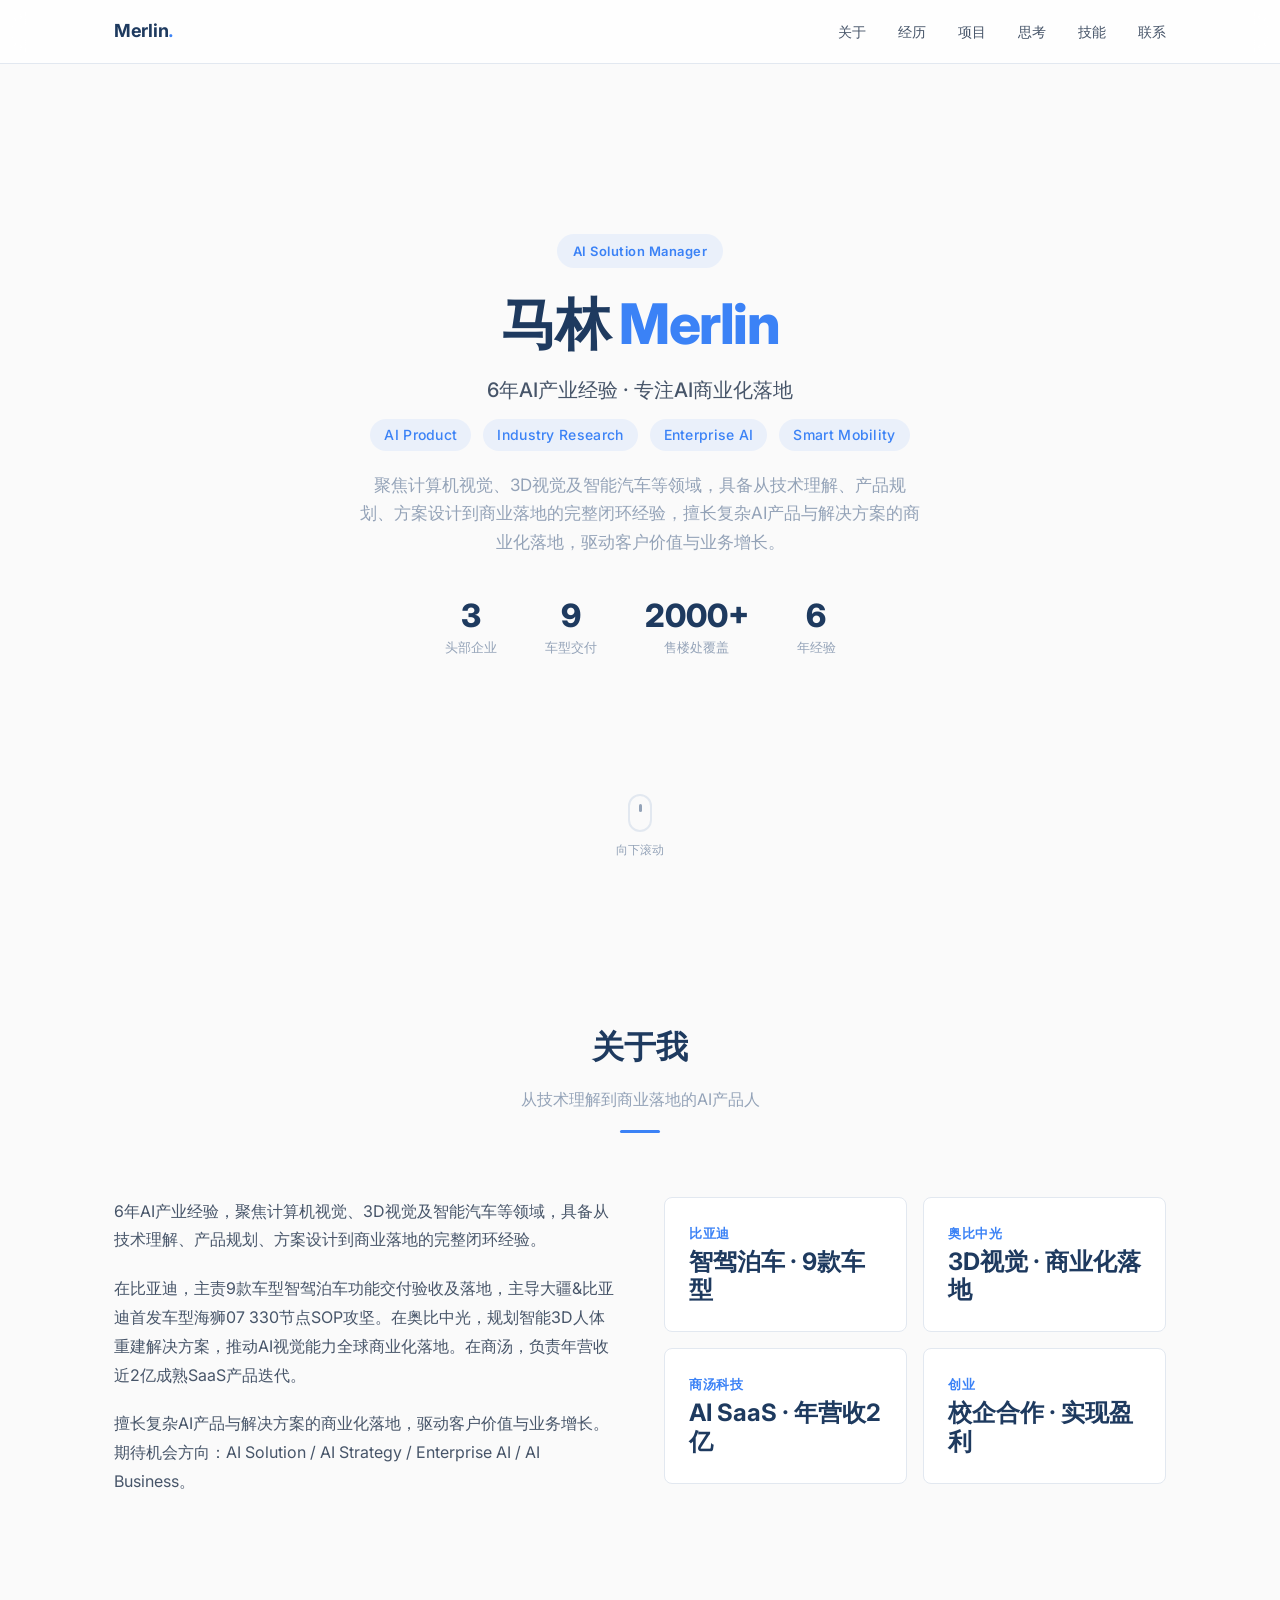
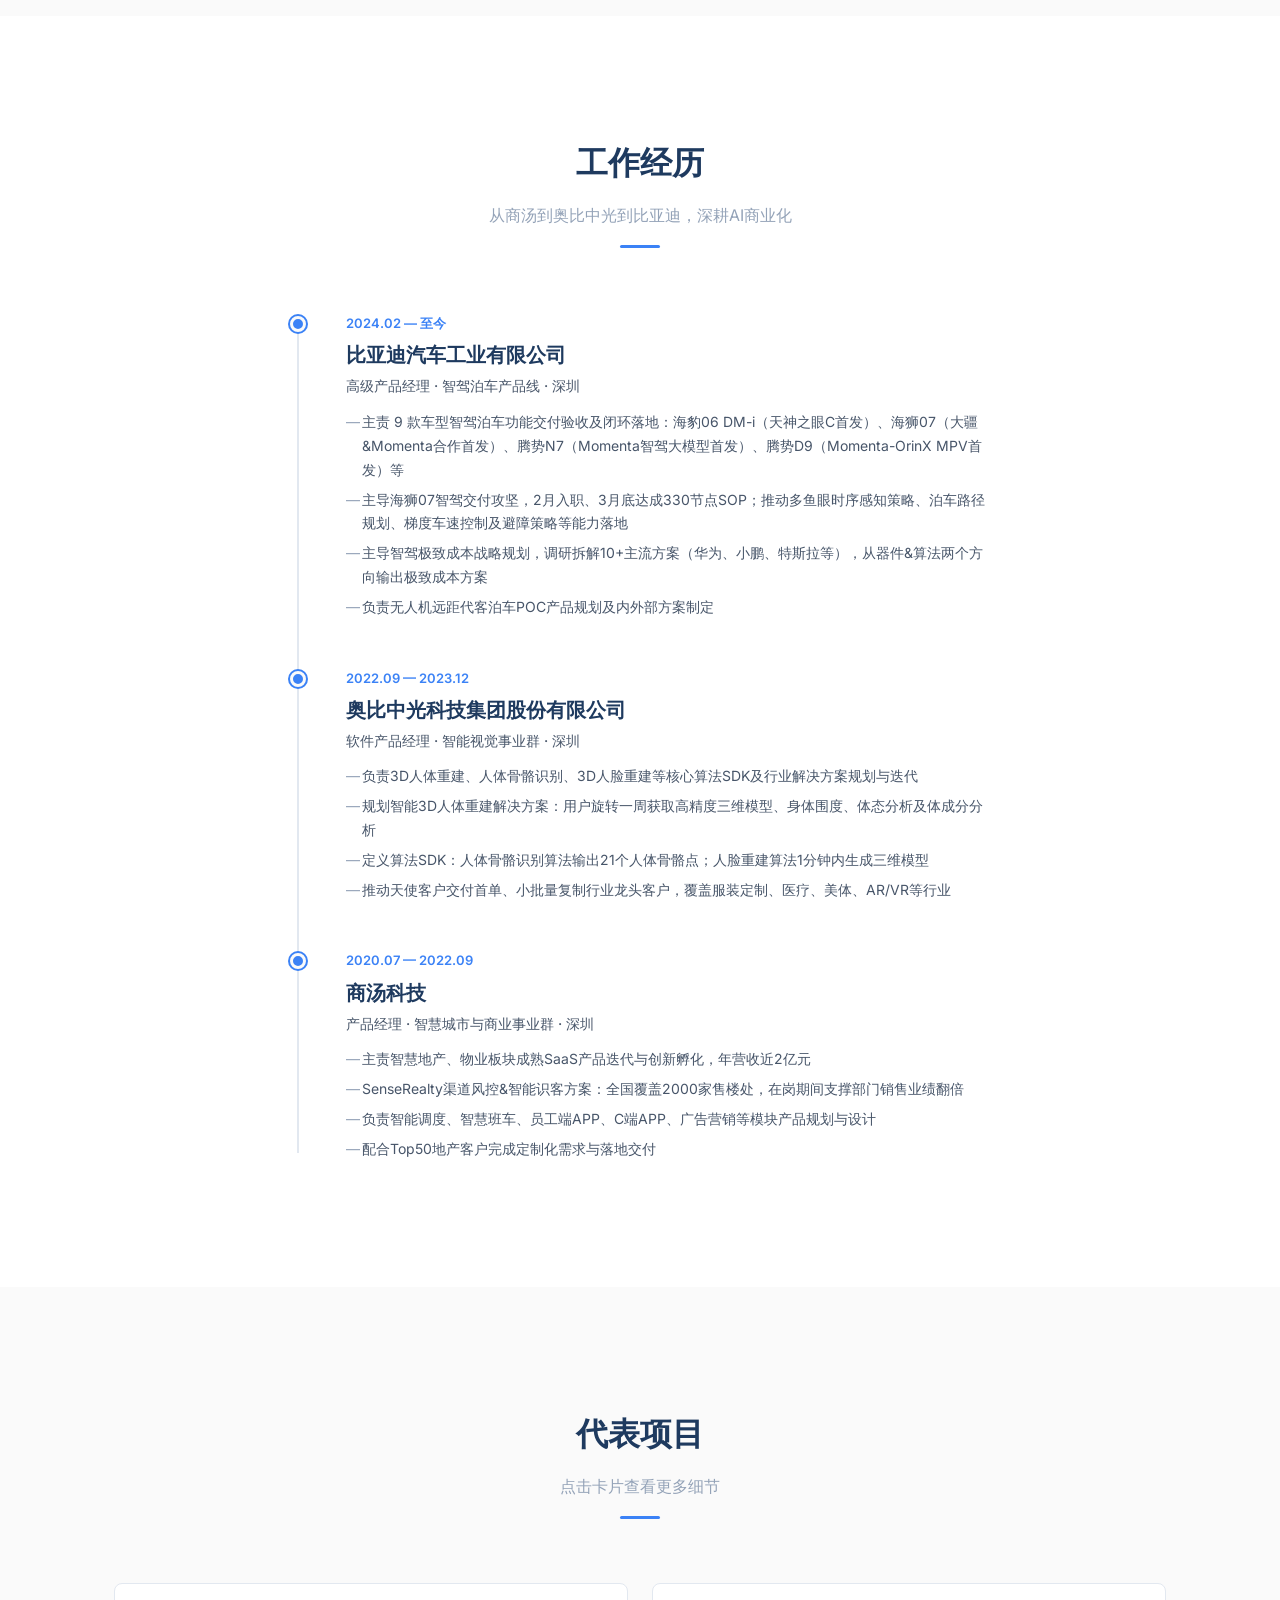
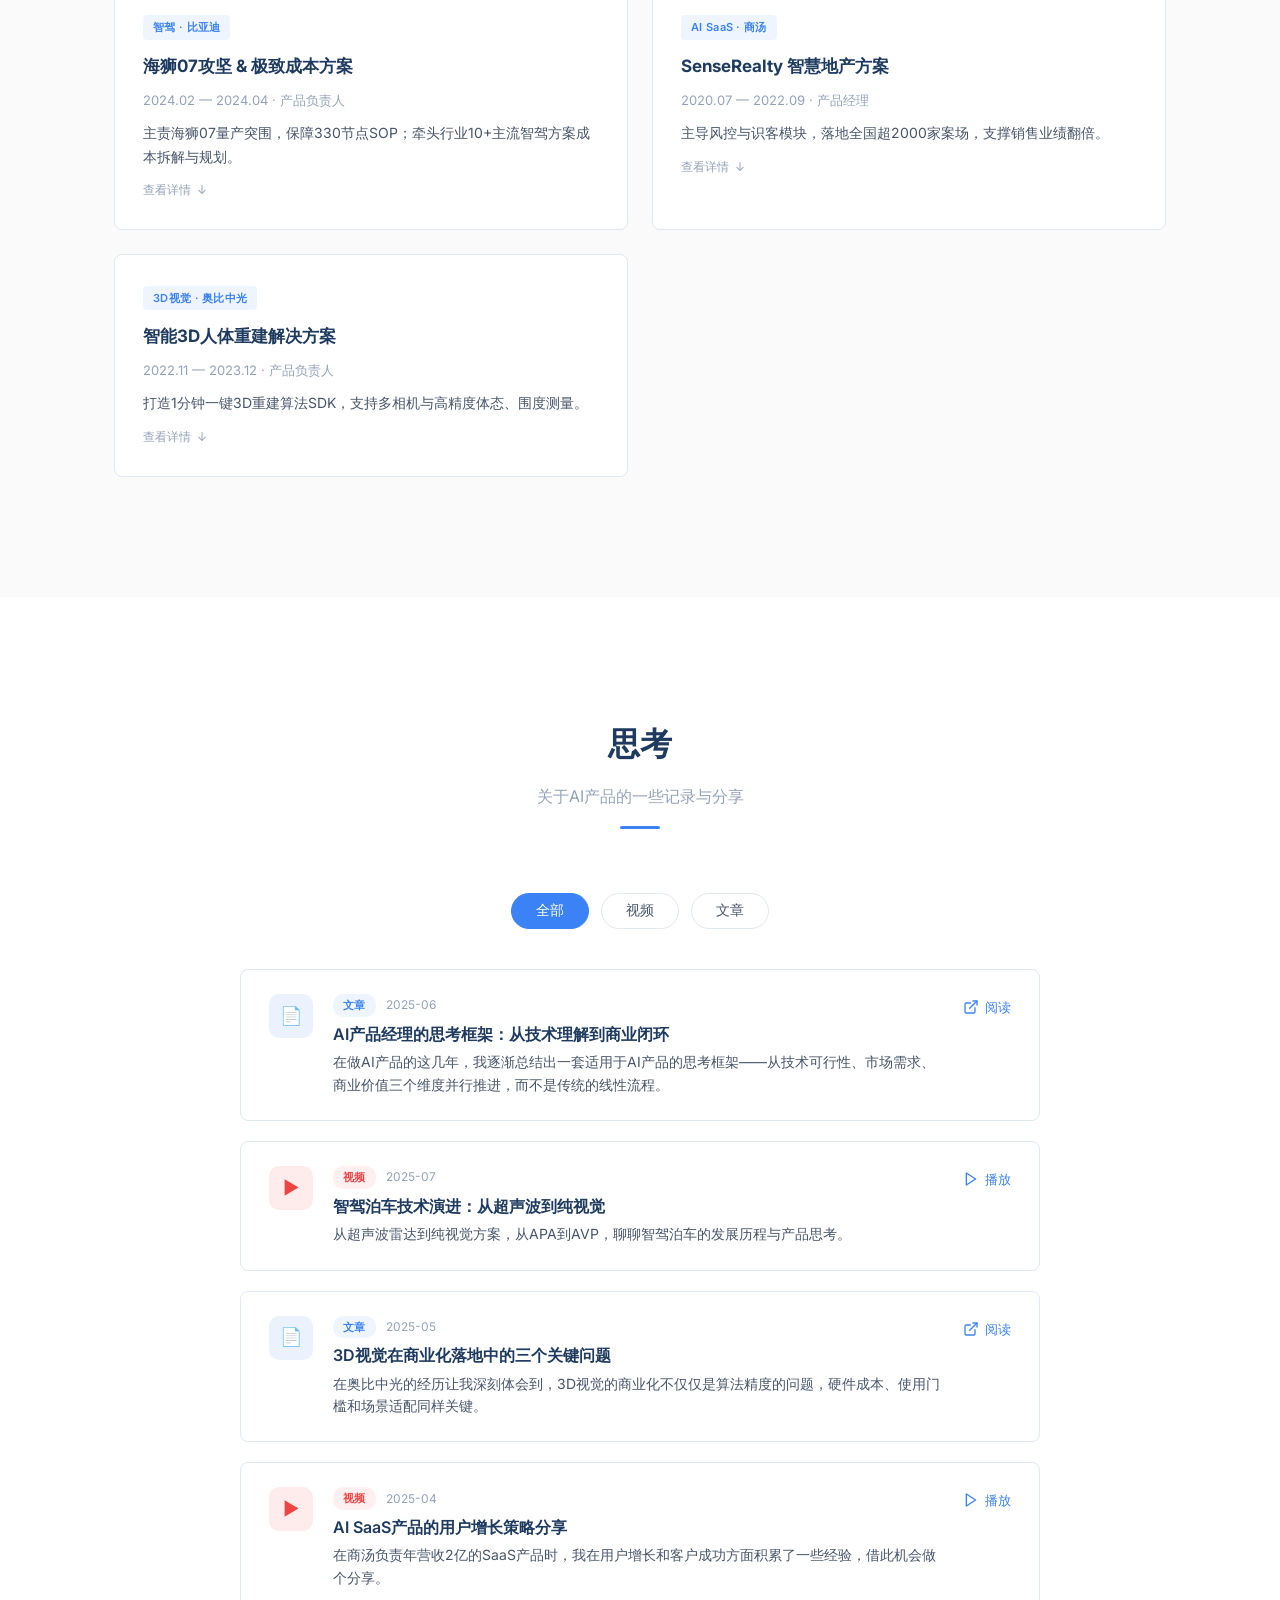
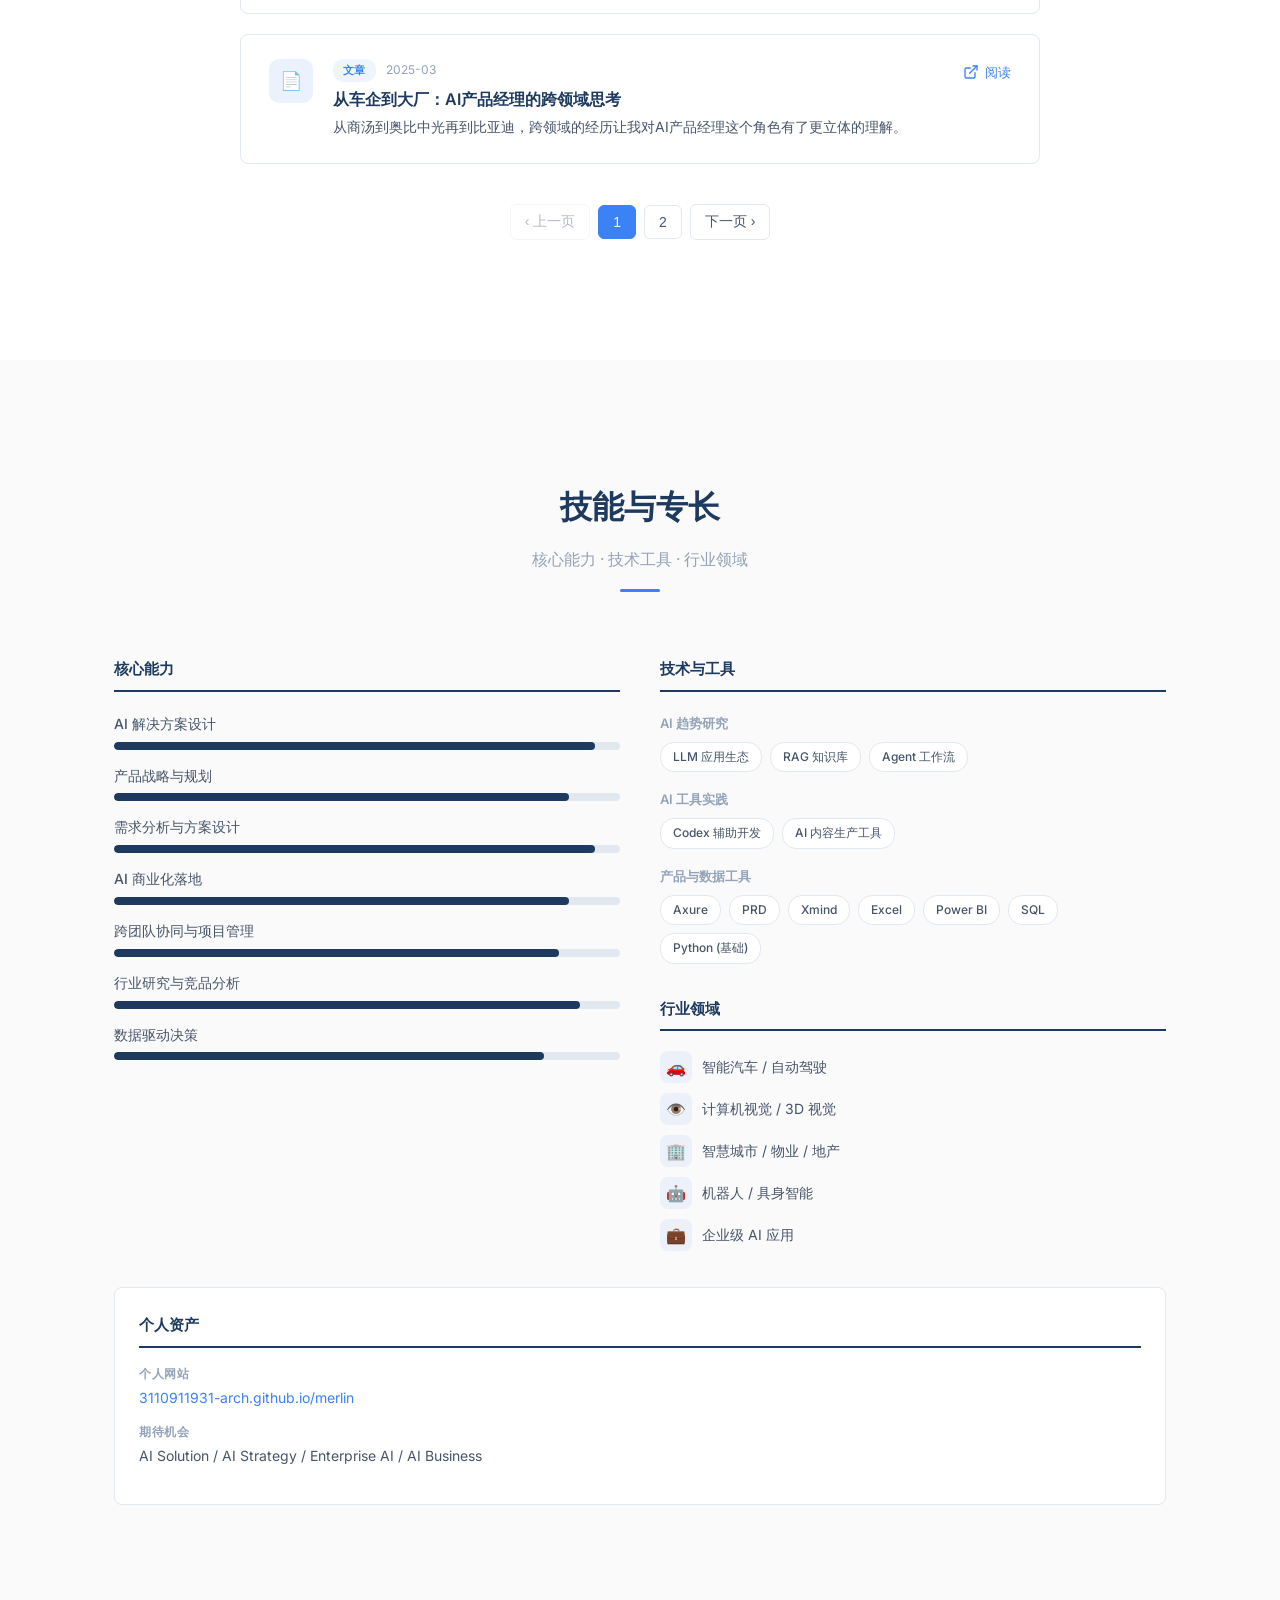
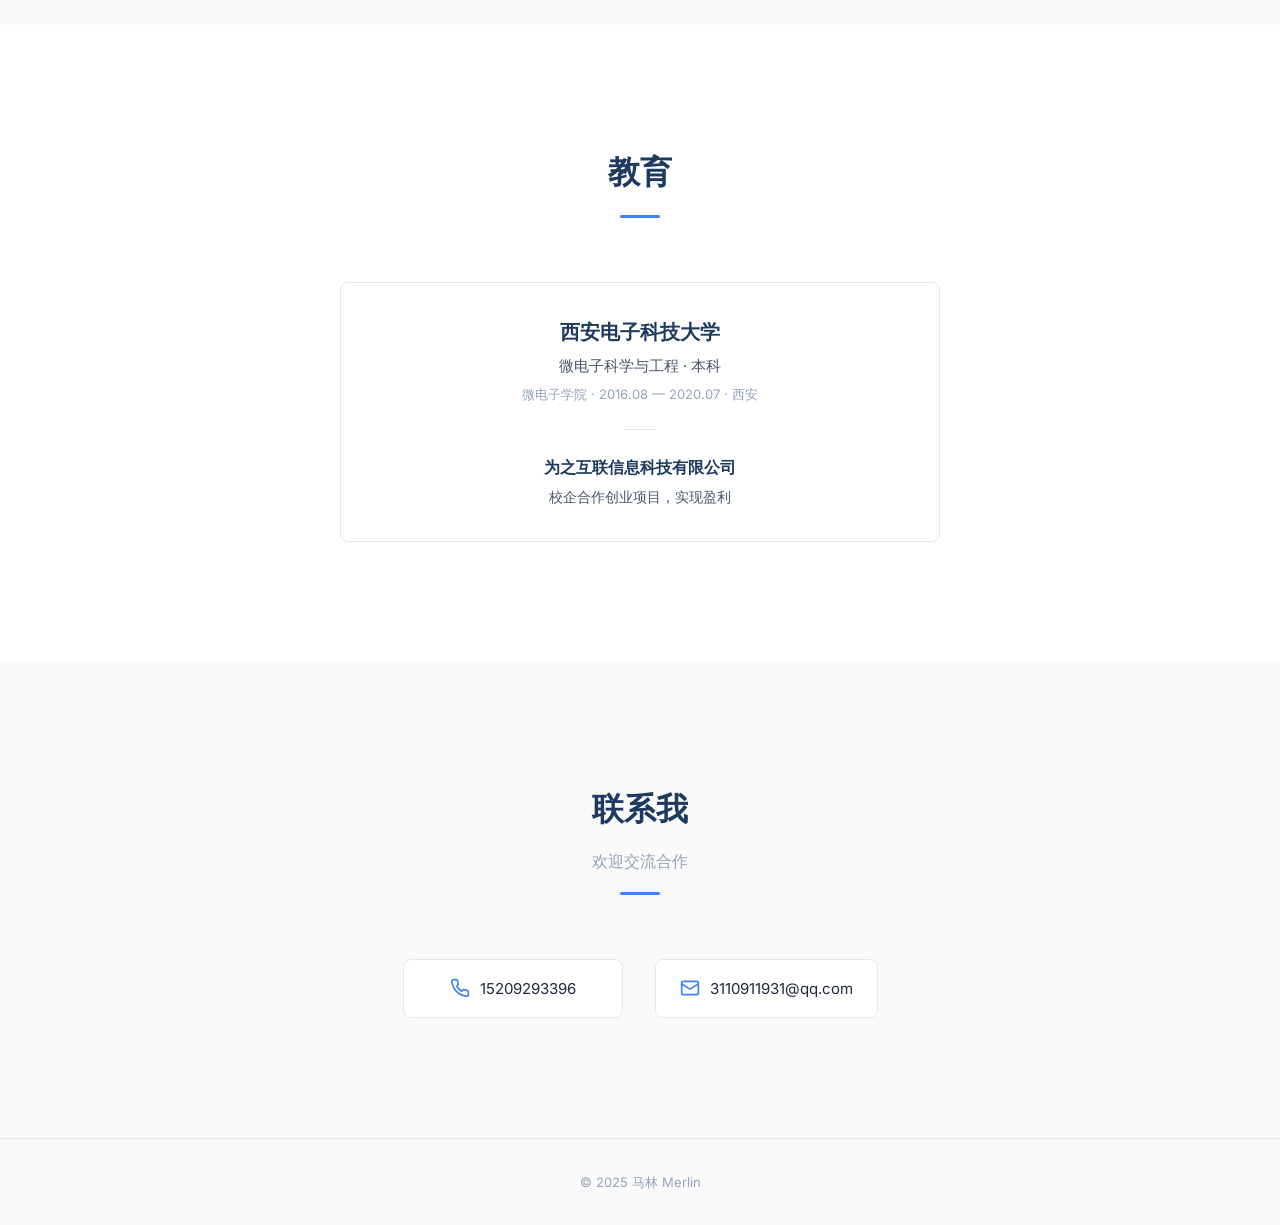
==== commit eb3b80c4: "add: thoughts section" ====
--- a/index.html
+++ b/index.html
@@ -19,6 +19,7 @@
         <li><a href="#about">关于</a></li>
         <li><a href="#experience">经历</a></li>
         <li><a href="#projects">项目</a></li>
+        <li><a href="#thoughts">思考</a></li>
         <li><a href="#skills">技能</a></li>
         <li><a href="#contact">联系</a></li>
       </ul>
@@ -169,7 +170,7 @@
           <div class="project-details">
             <div class="project-details-inner">
               <h4>核心工作</h4>
-              <ul><li>主导渠道风控与智能识客模块产品规划与设计</li><li>覆盖全国2000+售楼处，支撑部门销售业绩翻倍</li><li>配合Top50地产集团完成班车及调度等核心业务模块交付与深度定制</li><li>落地融创地产多个标杆项目</li></ul>
+              <ul><li>主导渠道风控与智能识客模块产品规划与设计</li><li>全国覆盖2000+售楼处，支撑部门销售业绩翻倍</li><li>配合Top50地产集团完成班车及调度等核心业务模块交付与深度定制</li><li>落地融创地产多个标杆项目</li></ul>
             </div>
           </div>
           <div class="project-expand-hint"><span>查看详情</span><span class="arrow">↓</span></div>
@@ -193,7 +194,27 @@
     </div>
   </section>
 
-  <section id="skills" style="background:var(--white);">
+  <!-- Thoughts Section -->
+  <section id="thoughts" style="background:var(--white);">
+    <div class="container">
+      <div class="section-header reveal">
+        <h2>思考</h2>
+        <p>关于AI产品的一些记录与分享</p>
+        <div class="section-divider"></div>
+      </div>
+
+      <div class="thought-filters reveal">
+        <button class="thought-filter active" data-filter="all" onclick="filterThoughts('all')">全部</button>
+        <button class="thought-filter" data-filter="video" onclick="filterThoughts('video')">视频</button>
+        <button class="thought-filter" data-filter="article" onclick="filterThoughts('article')">文章</button>
+      </div>
+
+      <div class="thought-list" id="thoughtList"></div>
+      <div class="thought-pagination" id="thoughtPagination"></div>
+    </div>
+  </section>
+
+  <section id="skills">
     <div class="container">
       <div class="section-header reveal">
         <h2>技能与专长</h2>
@@ -286,7 +307,7 @@
     </div>
   </section>
 
-  <section id="education">
+  <section id="education" style="background:var(--white);">
     <div class="container">
       <div class="section-header reveal">
         <h2>教育</h2>
@@ -331,7 +352,18 @@
     <div class="container"><p>&copy; 2025 马林 Merlin</p></div>
   </footer>
 
+  <!-- Toast -->
   <div class="toast" id="toast"></div>
+
+  <!-- Thoughts Modal -->
+  <div class="thought-modal" id="thoughtModal" onclick="if(event.target===this)closeThoughtModal()">
+    <div class="thought-modal-content">
+      <button class="thought-modal-close" onclick="closeThoughtModal()">&times;</button>
+      <div class="thought-modal-iframe" id="thoughtModalIframe"></div>
+    </div>
+  </div>
+
+  <script src="js/data.js"></script>
   <script src="js/main.js"></script>
 </body>
 </html>
--- a/css/style.css
+++ b/css/style.css
@@ -189,3 +189,262 @@
 .asset-text { font-size: 14px; color: var(--text-secondary); }
 .hero-tags { display: flex; justify-content: center; gap: 12px; flex-wrap: wrap; margin-bottom: 20px; }
 .hero-tag { font-size: 14px; font-weight: 500; color: var(--accent); background: rgba(59,130,246,0.08); padding: 4px 14px; border-radius: 16px; letter-spacing: 0.3px; }
+
+/* ---- Thoughts ---- */
+.thought-filters {
+  display: flex;
+  justify-content: center;
+  gap: 12px;
+  margin-bottom: 40px;
+}
+
+.thought-filter {
+  font-size: 14px;
+  font-weight: 500;
+  padding: 8px 24px;
+  background: var(--white);
+  border: 1px solid var(--border);
+  border-radius: 20px;
+  color: var(--text-secondary);
+  cursor: pointer;
+  transition: all 0.2s;
+}
+
+.thought-filter:hover {
+  border-color: var(--accent);
+  color: var(--accent);
+}
+
+.thought-filter.active {
+  background: var(--accent);
+  color: white;
+  border-color: var(--accent);
+}
+
+.thought-list {
+  max-width: 800px;
+  margin: 0 auto;
+  display: flex;
+  flex-direction: column;
+  gap: 20px;
+}
+
+.thought-item {
+  background: var(--white);
+  border: 1px solid var(--border);
+  border-radius: var(--radius);
+  padding: 24px 28px;
+  display: flex;
+  align-items: flex-start;
+  gap: 20px;
+  transition: all 0.3s;
+  cursor: pointer;
+}
+
+.thought-item:hover {
+  box-shadow: var(--shadow-hover);
+  transform: translateY(-2px);
+}
+
+.thought-item-icon {
+  width: 44px;
+  height: 44px;
+  border-radius: 10px;
+  display: flex;
+  align-items: center;
+  justify-content: center;
+  font-size: 18px;
+  flex-shrink: 0;
+}
+
+.thought-item-icon.video {
+  background: rgba(239,68,68,0.1);
+  color: #ef4444;
+}
+
+.thought-item-icon.article {
+  background: rgba(59,130,246,0.1);
+  color: var(--accent);
+}
+
+.thought-item-body {
+  flex: 1;
+  min-width: 0;
+}
+
+.thought-item-meta {
+  display: flex;
+  align-items: center;
+  gap: 10px;
+  margin-bottom: 6px;
+}
+
+.thought-type-badge {
+  font-size: 11px;
+  font-weight: 600;
+  padding: 2px 10px;
+  border-radius: 10px;
+  letter-spacing: 0.3px;
+}
+
+.thought-type-badge.video {
+  background: rgba(239,68,68,0.08);
+  color: #ef4444;
+}
+
+.thought-type-badge.article {
+  background: rgba(59,130,246,0.08);
+  color: var(--accent);
+}
+
+.thought-item-date {
+  font-size: 12px;
+  color: var(--text-muted);
+}
+
+.thought-item-title {
+  font-size: 16px;
+  font-weight: 600;
+  color: var(--primary);
+  margin-bottom: 6px;
+  line-height: 1.4;
+}
+
+.thought-item-summary {
+  font-size: 14px;
+  color: var(--text-secondary);
+  line-height: 1.6;
+  display: -webkit-box;
+  -webkit-line-clamp: 2;
+  -webkit-box-orient: vertical;
+  overflow: hidden;
+}
+
+.thought-item-action {
+  display: flex;
+  align-items: center;
+  gap: 6px;
+  font-size: 13px;
+  color: var(--accent);
+  white-space: nowrap;
+  margin-top: 2px;
+}
+
+.thought-item-action svg {
+  width: 16px;
+  height: 16px;
+}
+
+/* Pagination */
+.thought-pagination {
+  display: flex;
+  justify-content: center;
+  align-items: center;
+  gap: 8px;
+  margin-top: 40px;
+}
+
+.page-btn {
+  padding: 8px 14px;
+  font-size: 14px;
+  font-weight: 500;
+  background: var(--white);
+  border: 1px solid var(--border);
+  border-radius: 6px;
+  color: var(--text-secondary);
+  cursor: pointer;
+  transition: all 0.2s;
+  min-width: 36px;
+  text-align: center;
+}
+
+.page-btn:hover {
+  border-color: var(--accent);
+  color: var(--accent);
+}
+
+.page-btn.active {
+  background: var(--accent);
+  color: white;
+  border-color: var(--accent);
+}
+
+.page-btn:disabled {
+  opacity: 0.4;
+  cursor: default;
+  pointer-events: none;
+}
+
+/* Modal */
+.thought-modal {
+  position: fixed;
+  top: 0;
+  left: 0;
+  right: 0;
+  bottom: 0;
+  background: rgba(0,0,0,0.8);
+  z-index: 3000;
+  display: none;
+  align-items: center;
+  justify-content: center;
+  padding: 40px;
+}
+
+.thought-modal.open {
+  display: flex;
+}
+
+.thought-modal-content {
+  background: var(--white);
+  border-radius: var(--radius);
+  overflow: hidden;
+  max-width: 800px;
+  width: 100%;
+  max-height: 90vh;
+  position: relative;
+}
+
+.thought-modal-close {
+  position: absolute;
+  top: 12px;
+  right: 12px;
+  width: 36px;
+  height: 36px;
+  border-radius: 50%;
+  background: rgba(0,0,0,0.5);
+  color: white;
+  border: none;
+  font-size: 20px;
+  cursor: pointer;
+  display: flex;
+  align-items: center;
+  justify-content: center;
+  z-index: 10;
+  transition: background 0.2s;
+}
+
+.thought-modal-close:hover {
+  background: rgba(0,0,0,0.7);
+}
+
+.thought-modal-iframe {
+  position: relative;
+  width: 100%;
+  padding-top: 56.25%;
+}
+
+.thought-modal-iframe iframe {
+  position: absolute;
+  top: 0;
+  left: 0;
+  width: 100%;
+  height: 100%;
+  border: none;
+}
+
+.thought-empty {
+  text-align: center;
+  padding: 60px 0;
+  color: var(--text-muted);
+  font-size: 15px;
+}
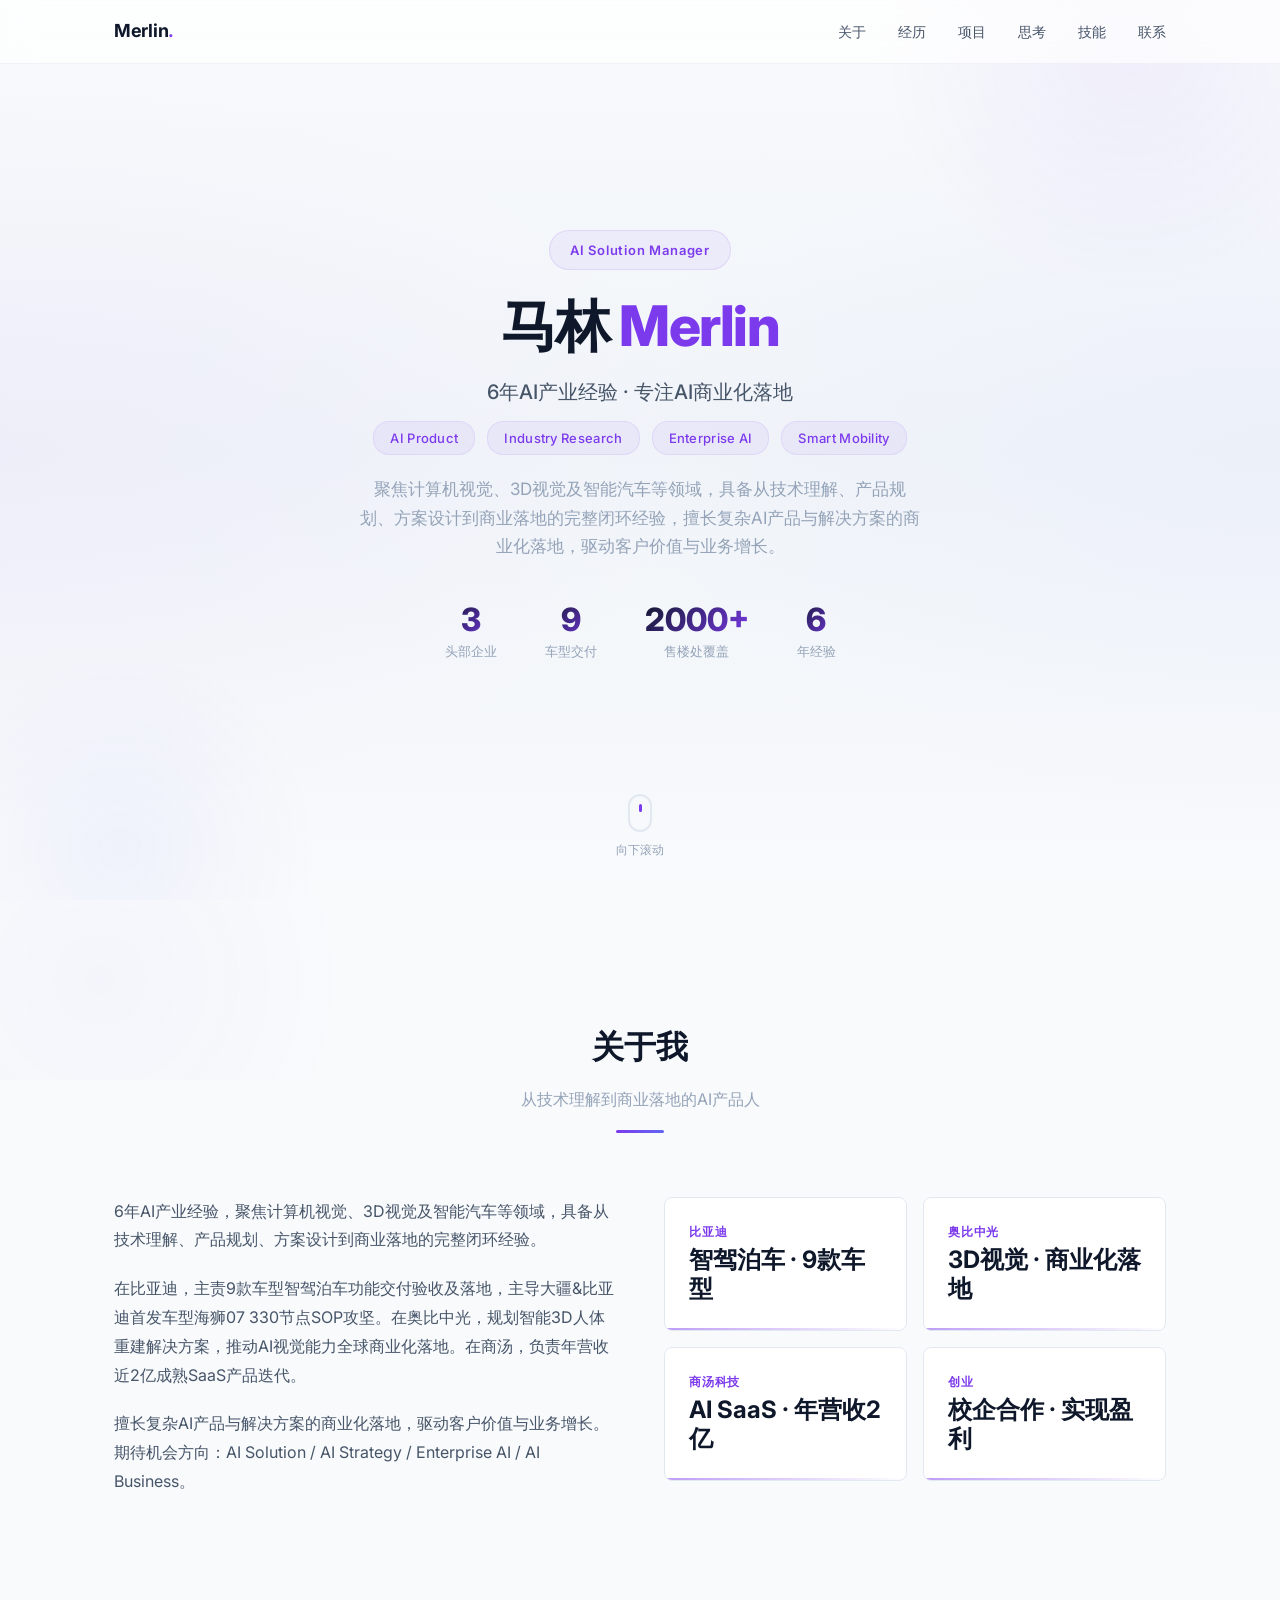
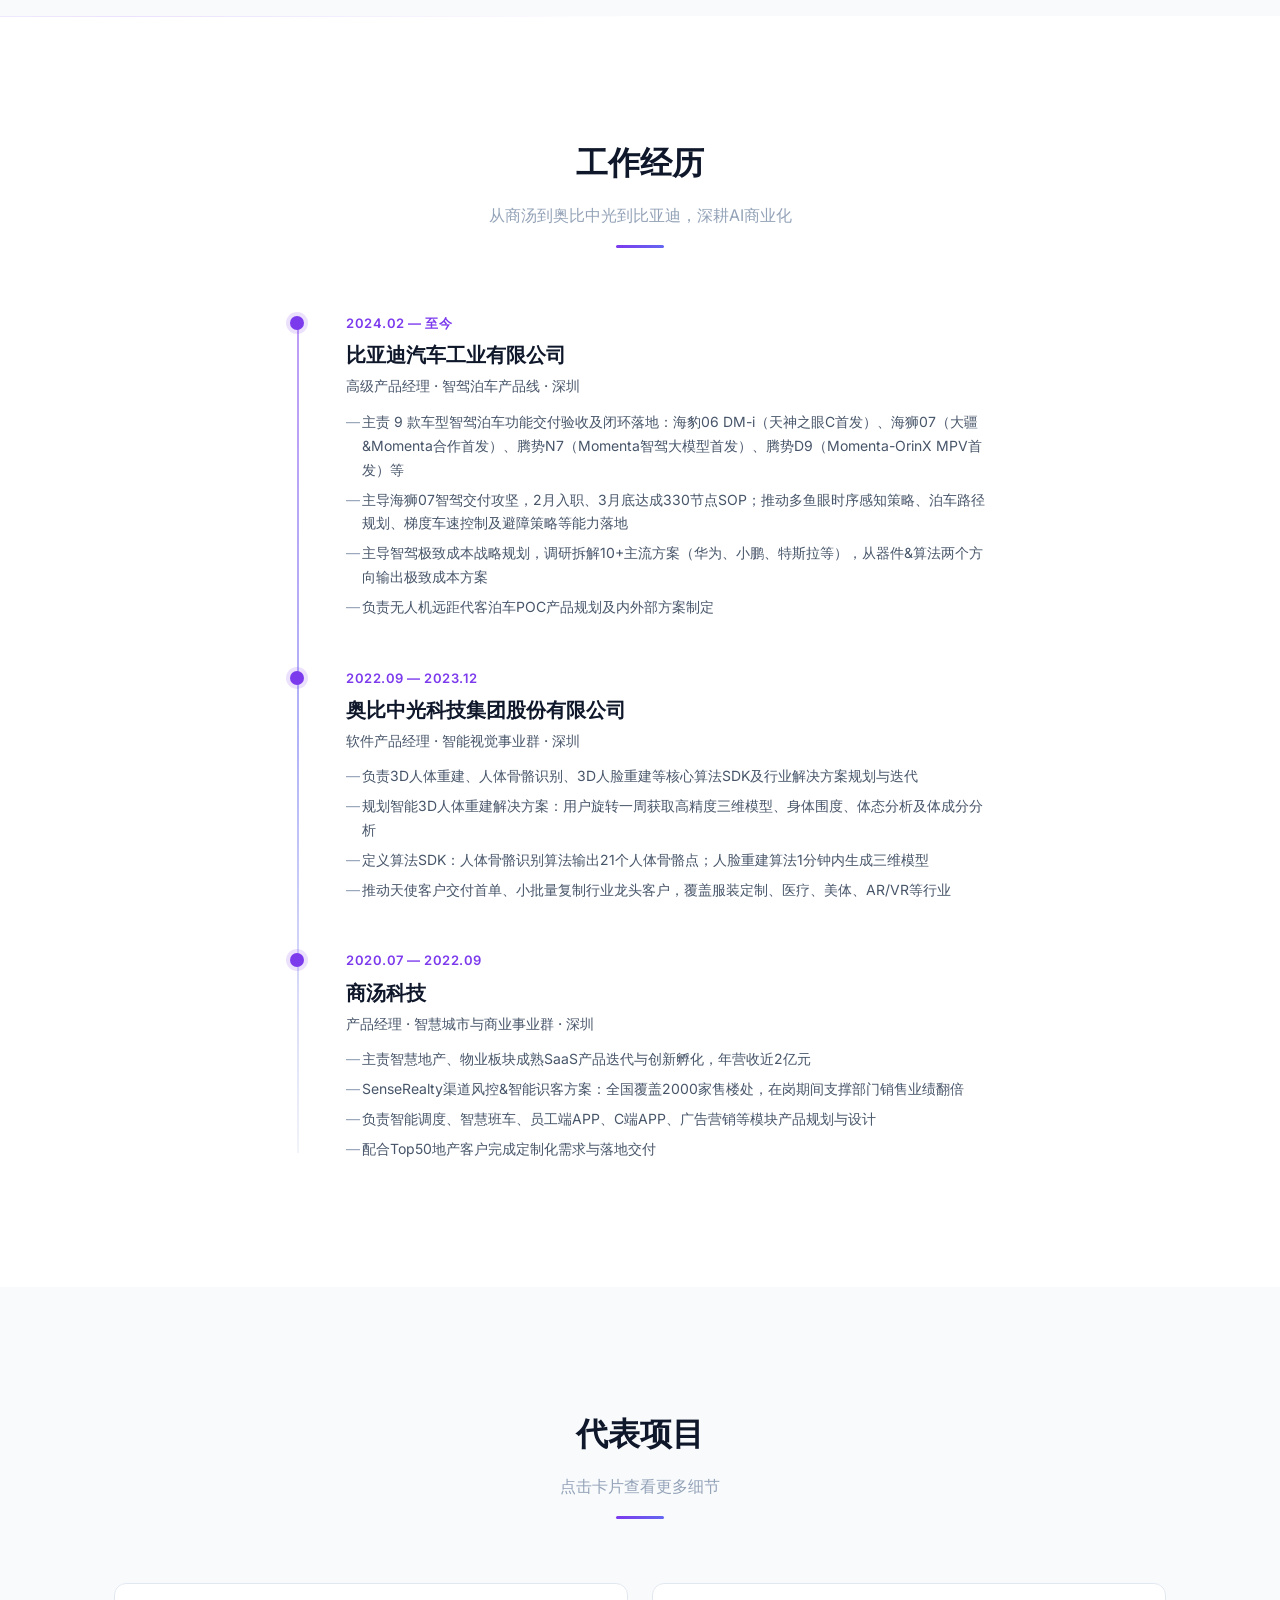
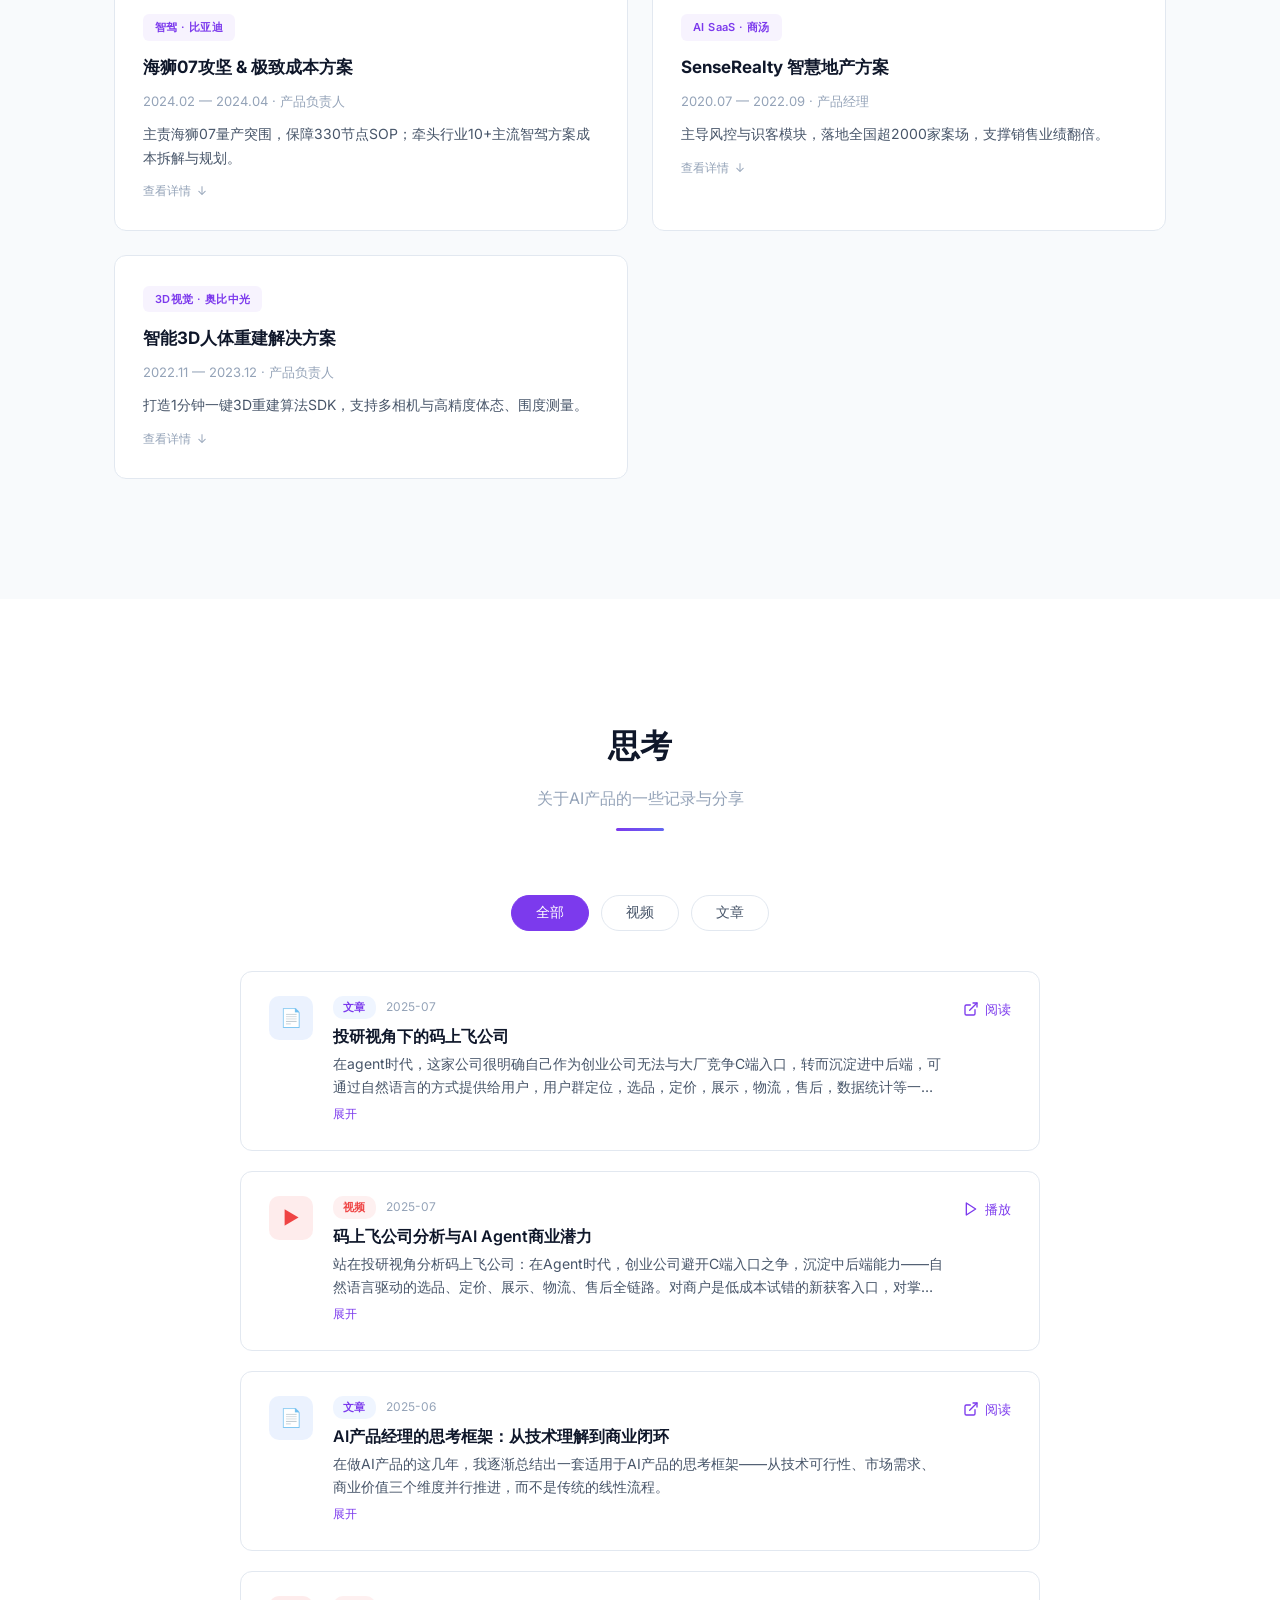
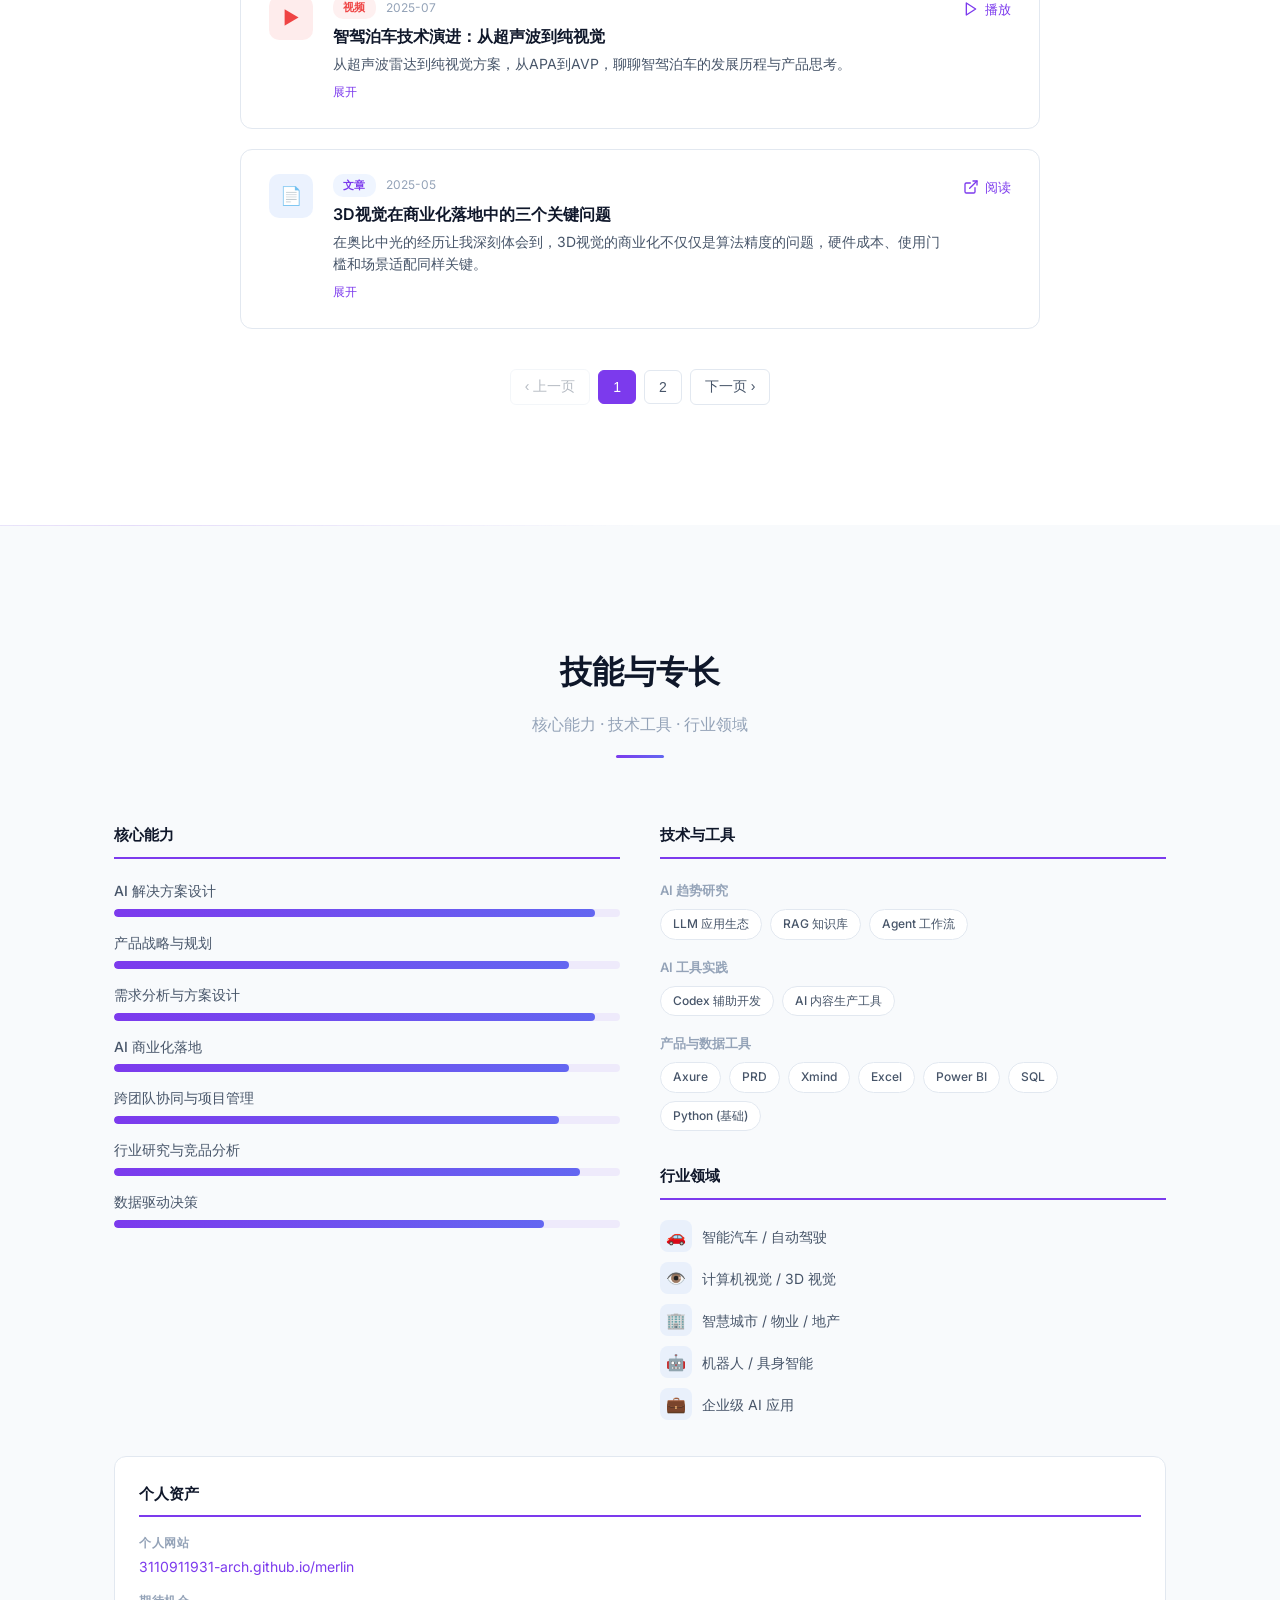
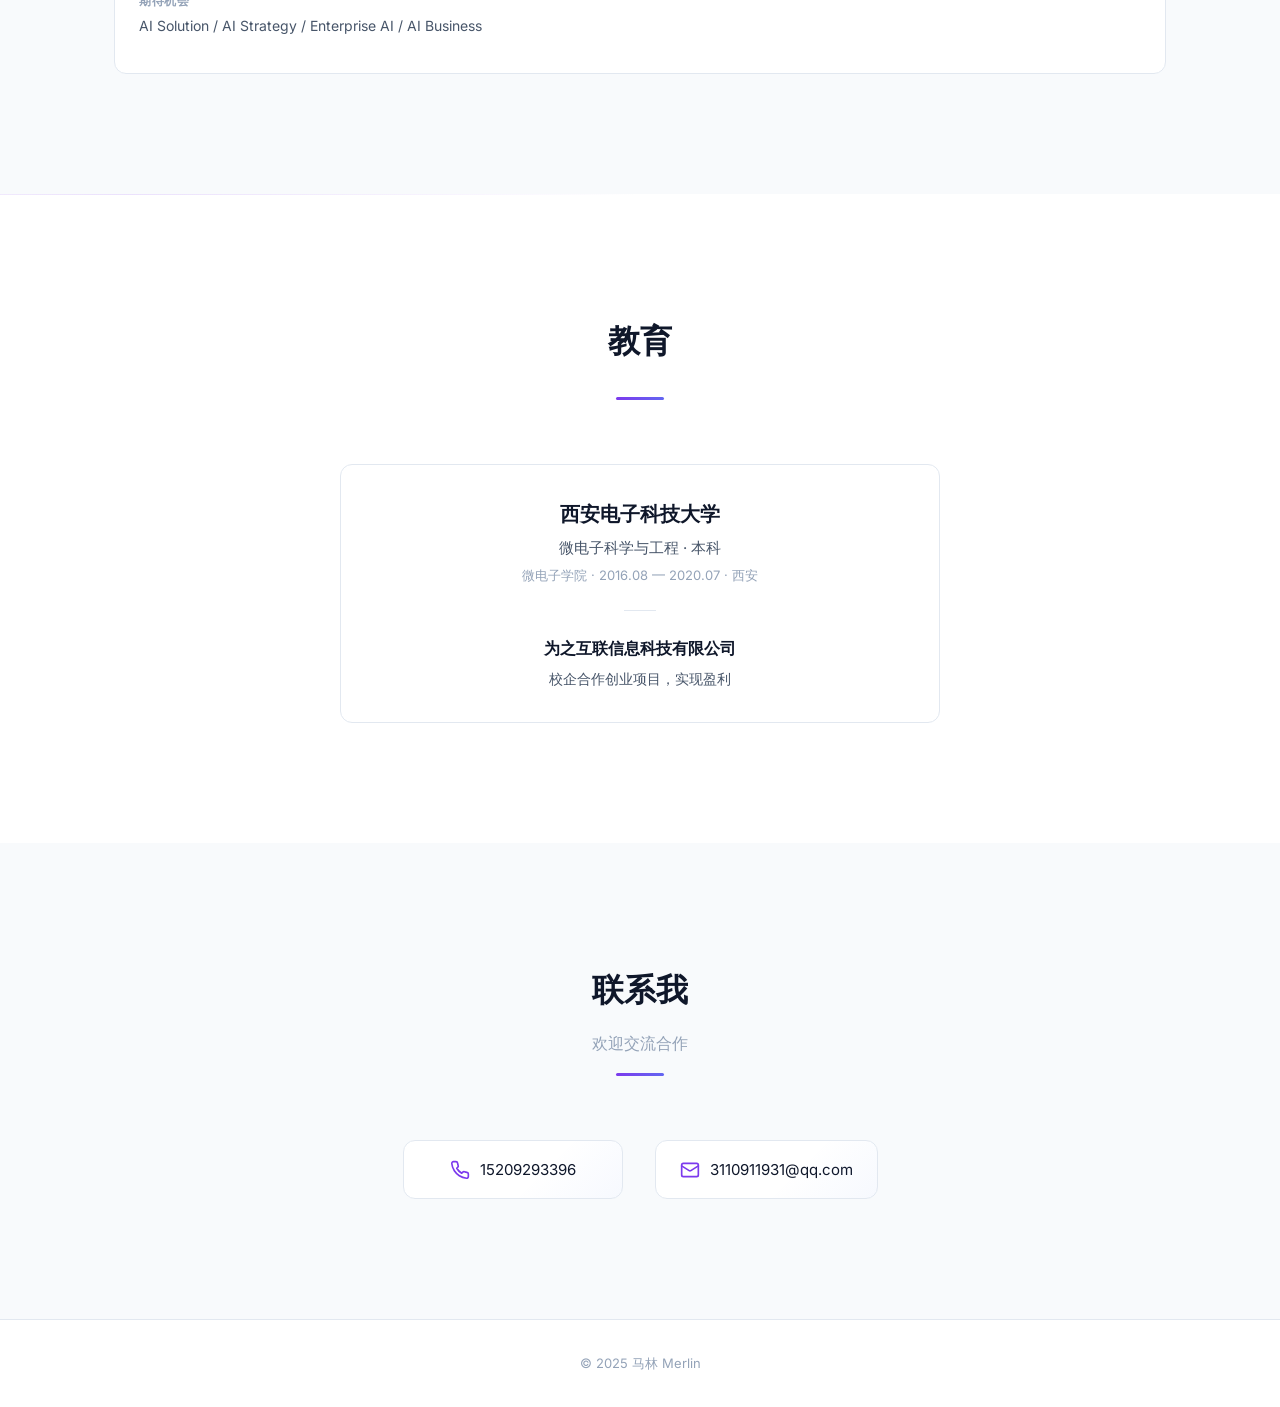
==== commit c224df0f: "feat: scroll progress bar, parallax bg layers" ====
--- a/index.html
+++ b/index.html
@@ -28,6 +28,14 @@
       </button>
     </div>
   </nav>
+  <div class="scroll-progress" id="scrollProgress"></div>
+
+  <div class="bg-parallax">
+    <div class="bg-parallax-layer"></div>
+    <div class="bg-parallax-layer"></div>
+    <div class="bg-parallax-layer"></div>
+  </div>
+
 
   <section class="hero" id="hero">
     <div class="hero-content">
@@ -367,3 +375,4 @@
   <script src="js/main.js"></script>
 </body>
 </html>
+
--- a/css/style.css
+++ b/css/style.css
@@ -448,3 +448,776 @@
   color: var(--text-muted);
   font-size: 15px;
 }
+
+/* ---- Thought Summary Toggle ---- */
+.thought-summary-toggle {
+  display: inline-block;
+  font-size: 12px;
+  color: var(--accent);
+  cursor: pointer;
+  margin-top: 6px;
+  font-weight: 500;
+  user-select: none;
+}
+
+.thought-summary-toggle:hover {
+  color: var(--primary-light);
+}
+
+.thought-item-summary {
+  display: -webkit-box;
+  -webkit-line-clamp: 2;
+  -webkit-box-orient: vertical;
+  overflow: hidden;
+  font-size: 14px;
+  color: var(--text-secondary);
+  line-height: 1.6;
+}
+
+.thought-item-summary.expanded {
+  -webkit-line-clamp: unset;
+}
+
+/* ============================================
+   UI/UX Pro Max — Enhanced Styles
+   ============================================ */
+
+/* ---- Color Refinement ---- */
+:root {
+  --primary: #1A1A2E;
+  --primary-light: #2D2D4A;
+  --accent: #2563EB;
+  --warm: #F59E0B;
+  --bg: #FAFAFA;
+  --white: #FFFFFF;
+  --text-primary: #0F172A;
+  --text-secondary: #475569;
+  --text-muted: #94A3B8;
+  --border: #E2E8F0;
+  --radius: 10px;
+  --shadow: 0 1px 3px rgba(0,0,0,0.08), 0 1px 2px rgba(0,0,0,0.06);
+  --shadow-hover: 0 12px 28px -8px rgba(0,0,0,0.12), 0 4px 12px -4px rgba(0,0,0,0.06);
+  --nav-height: 64px;
+  --section-gap: 120px;
+}
+
+/* ---- Hero Decoration ---- */
+.hero {
+  background: linear-gradient(165deg, #FAFAFA 0%, #F1F5F9 50%, #FAFAFA 100%);
+  position: relative;
+  overflow: hidden;
+}
+
+.hero::before {
+  content: '';
+  position: absolute;
+  top: -50%;
+  right: -20%;
+  width: 600px;
+  height: 600px;
+  background: radial-gradient(circle, rgba(37,99,235,0.04) 0%, transparent 70%);
+  border-radius: 50%;
+  pointer-events: none;
+}
+
+.hero::after {
+  content: '';
+  position: absolute;
+  bottom: -30%;
+  left: -10%;
+  width: 400px;
+  height: 400px;
+  background: radial-gradient(circle, rgba(37,99,235,0.03) 0%, transparent 70%);
+  border-radius: 50%;
+  pointer-events: none;
+}
+
+/* ---- Staggered Reveal ---- */
+.reveal-delay-1 { transition-delay: 0.1s; }
+.reveal-delay-2 { transition-delay: 0.2s; }
+.reveal-delay-3 { transition-delay: 0.3s; }
+.reveal-delay-4 { transition-delay: 0.4s; }
+
+/* ---- Enhanced Section Headers ---- */
+.section-header h2 {
+  position: relative;
+  display: inline-block;
+}
+
+.section-header {
+  position: relative;
+}
+
+/* ---- Card Enhancement ---- */
+.project-card {
+  border-radius: 12px;
+  border: 1px solid rgba(226,232,240,0.8);
+  position: relative;
+  overflow: hidden;
+}
+
+.project-card::before {
+  content: '';
+  position: absolute;
+  top: 0;
+  left: 0;
+  right: 0;
+  height: 3px;
+  background: linear-gradient(90deg, var(--accent), #7C3AED);
+  opacity: 0;
+  transition: opacity 0.3s;
+}
+
+.project-card:hover::before {
+  opacity: 1;
+}
+
+.project-card:hover {
+  box-shadow: var(--shadow-hover);
+}
+
+/* ---- Timeline Dot Enhancement ---- */
+.timeline-dot {
+  width: 14px;
+  height: 14px;
+  box-shadow: 0 0 0 4px rgba(37,99,235,0.15);
+  transition: all 0.3s;
+}
+
+.timeline-item:hover .timeline-dot {
+  box-shadow: 0 0 0 6px rgba(37,99,235,0.2);
+  transform: scale(1.2);
+}
+
+/* ---- Company Badge ---- */
+.company-badge {
+  display: inline-flex;
+  align-items: center;
+  justify-content: center;
+  width: 40px;
+  height: 40px;
+  border-radius: 10px;
+  font-size: 14px;
+  font-weight: 700;
+  color: white;
+  margin-right: 12px;
+  flex-shrink: 0;
+}
+
+.company-badge.byd { background: linear-gradient(135deg, #1E3A5F, #2A5A8F); }
+.company-badge.orbbec { background: linear-gradient(135deg, #0D9488, #14B8A6); }
+.company-badge.sensetime { background: linear-gradient(135deg, #7C3AED, #A78BFA); }
+.company-badge.edu { background: linear-gradient(135deg, #DC2626, #EF4444); }
+
+.timeline-company {
+  display: flex;
+  align-items: center;
+  gap: 0;
+}
+
+/* ---- Thought Item Enhancement ---- */
+.thought-item {
+  border-radius: 12px;
+  position: relative;
+  overflow: hidden;
+}
+
+.thought-item::before {
+  content: '';
+  position: absolute;
+  left: 0;
+  top: 0;
+  bottom: 0;
+  width: 3px;
+  background: var(--accent);
+  opacity: 0;
+  transition: opacity 0.3s;
+}
+
+.thought-item:hover::before {
+  opacity: 1;
+}
+
+/* ---- Contact Item Enhancement ---- */
+.contact-item {
+  border-radius: 10px;
+  position: relative;
+  overflow: hidden;
+}
+
+.contact-item::after {
+  content: '';
+  position: absolute;
+  inset: 0;
+  background: linear-gradient(135deg, transparent 60%, rgba(37,99,235,0.04));
+  pointer-events: none;
+}
+
+/* ---- Navigation Refinement ---- */
+.nav {
+  background: rgba(255,255,255,0.75);
+  border-bottom-color: rgba(226,232,240,0.6);
+}
+
+.nav.scrolled {
+  background: rgba(255,255,255,0.92);
+}
+
+/* ---- Highlight Card Enhancement ---- */
+.highlight-card {
+  border-radius: 10px;
+  position: relative;
+  overflow: hidden;
+}
+
+.highlight-card::after {
+  content: '';
+  position: absolute;
+  bottom: 0;
+  left: 0;
+  right: 0;
+  height: 2px;
+  background: linear-gradient(90deg, var(--accent), transparent);
+  opacity: 0.5;
+}
+
+/* ---- Skill Tag Enhancement ---- */
+.skill-tag {
+  border-radius: 8px;
+  transition: all 0.25s cubic-bezier(0.4, 0, 0.2, 1);
+}
+
+.skill-tag:hover {
+  transform: translateY(-1px);
+}
+
+/* ---- Tool Tag Enhancement ---- */
+.tool-tag {
+  border-radius: 16px;
+  transition: all 0.25s cubic-bezier(0.4, 0, 0.2, 1);
+}
+
+.tool-tag:hover {
+  transform: translateY(-1px);
+  box-shadow: 0 2px 8px rgba(0,0,0,0.06);
+}
+
+/* ---- Page Transition ---- */
+.reveal {
+  transition: all 0.7s cubic-bezier(0.16, 1, 0.3, 1);
+}
+
+/* ---- Hero Stat Enhancement ---- */
+.hero-stat-num {
+  background: linear-gradient(135deg, var(--primary), var(--accent));
+  -webkit-background-clip: text;
+  -webkit-text-fill-color: transparent;
+  background-clip: text;
+}
+
+/* ---- Section Alternating ---- */
+#experience, #skills, #education {
+  position: relative;
+}
+
+#experience::before, #skills::before, #education::before {
+  content: '';
+  position: absolute;
+  top: 0;
+  left: 50%;
+  transform: translateX(-50%);
+  width: 80%;
+  max-width: 1100px;
+  height: 1px;
+  background: linear-gradient(90deg, transparent, var(--border), transparent);
+}
+
+/* ---- Competency Bar Animation ---- */
+.competency-bar {
+  background: linear-gradient(90deg, var(--primary), var(--accent));
+}
+
+/* ---- Personal Assets Card ---- */
+.personal-assets {
+  border-radius: 12px;
+  border: 1px solid rgba(226,232,240,0.8);
+}
+
+/* ============================================
+   UI/UX Pro Max — AI Era Design System
+   ============================================ */
+
+/* ---- AI-Native Color Palette ---- */
+:root {
+  --primary: #0F172A;
+  --primary-light: #1E293B;
+  --accent: #7C3AED;
+  --accent-light: #A78BFA;
+  --accent-subtle: rgba(124,58,237,0.06);
+  --indigo: #6366F1;
+  --cyan: #0891B2;
+  --bg: #F8FAFC;
+  --white: #FFFFFF;
+  --text-primary: #0F172A;
+  --text-secondary: #475569;
+  --text-muted: #94A3B8;
+  --border: #E2E8F0;
+  --radius: 12px;
+  --radius-sm: 8px;
+  --shadow: 0 1px 2px rgba(0,0,0,0.05), 0 1px 4px rgba(0,0,0,0.04);
+  --shadow-hover: 0 8px 30px -8px rgba(124,58,237,0.15), 0 4px 16px -4px rgba(0,0,0,0.08);
+  --nav-height: 64px;
+  --section-gap: 120px;
+}
+
+/* ---- Gradient Mesh Background (Hero) ---- */
+.hero {
+  background: 
+    radial-gradient(ellipse 80% 60% at 0% 50%, rgba(124,58,237,0.04) 0%, transparent 70%),
+    radial-gradient(ellipse 80% 60% at 100% 50%, rgba(99,102,241,0.04) 0%, transparent 70%),
+    linear-gradient(180deg, #F8FAFC 0%, #F1F5F9 50%, #F8FAFC 100%);
+  position: relative;
+  overflow: hidden;
+}
+
+/* ---- Animated Gradient Orbs ---- */
+.hero::before {
+  content: '';
+  position: absolute;
+  width: 500px;
+  height: 500px;
+  top: -200px;
+  right: -100px;
+  background: radial-gradient(circle, rgba(124,58,237,0.06) 0%, transparent 70%);
+  border-radius: 50%;
+  pointer-events: none;
+  animation: orbFloat 12s ease-in-out infinite;
+}
+
+.hero::after {
+  content: '';
+  position: absolute;
+  width: 400px;
+  height: 400px;
+  bottom: -150px;
+  left: -80px;
+  background: radial-gradient(circle, rgba(99,102,241,0.05) 0%, transparent 70%);
+  border-radius: 50%;
+  pointer-events: none;
+  animation: orbFloat 15s ease-in-out infinite reverse;
+}
+
+@keyframes orbFloat {
+  0%, 100% { transform: translate(0, 0) scale(1); }
+  33% { transform: translate(30px, -30px) scale(1.05); }
+  66% { transform: translate(-20px, 20px) scale(0.95); }
+}
+
+/* ---- Hero Badge Enhancement ---- */
+.hero-badge {
+  background: var(--accent-subtle);
+  color: var(--accent);
+  border: 1px solid rgba(124,58,237,0.12);
+  backdrop-filter: blur(4px);
+  padding: 8px 20px;
+  font-size: 13px;
+  letter-spacing: 0.8px;
+}
+
+/* ---- Hero Tags Enhancement ---- */
+.hero-tag {
+  background: rgba(124,58,237,0.06);
+  color: var(--accent);
+  border: 1px solid rgba(124,58,237,0.1);
+  font-size: 13px;
+  padding: 5px 16px;
+  transition: all 0.3s cubic-bezier(0.4, 0, 0.2, 1);
+}
+
+.hero-tag:hover {
+  background: rgba(124,58,237,0.1);
+  border-color: var(--accent);
+  transform: translateY(-2px);
+}
+
+/* ---- Section Headers with Accent ---- */
+.section-header .section-divider {
+  width: 48px;
+  height: 3px;
+  background: linear-gradient(90deg, var(--accent), var(--indigo));
+  border-radius: 2px;
+  margin: 16px auto 0;
+}
+
+/* ---- Card Redesign ---- */
+.project-card {
+  background: var(--white);
+  border: 1px solid var(--border);
+  border-radius: var(--radius);
+  padding: 28px;
+  transition: all 0.35s cubic-bezier(0.4, 0, 0.2, 1);
+  position: relative;
+  overflow: hidden;
+}
+
+.project-card::before {
+  content: '';
+  position: absolute;
+  top: 0;
+  left: 0;
+  right: 0;
+  height: 3px;
+  background: linear-gradient(90deg, var(--accent), var(--indigo));
+  opacity: 0;
+  transition: opacity 0.35s;
+}
+
+.project-card:hover::before {
+  opacity: 1;
+}
+
+.project-card:hover {
+  border-color: rgba(124,58,237,0.2);
+  box-shadow: var(--shadow-hover);
+  transform: translateY(-4px);
+}
+
+.project-tag {
+  background: var(--accent-subtle);
+  color: var(--accent);
+  border: none;
+  font-size: 11px;
+  font-weight: 600;
+  padding: 4px 12px;
+  border-radius: 6px;
+  letter-spacing: 0.4px;
+}
+
+/* ---- Timeline Enhancement ---- */
+.timeline::before {
+  background: linear-gradient(180deg, var(--accent), var(--indigo), var(--border));
+  opacity: 0.5;
+}
+
+.timeline-dot {
+  width: 14px;
+  height: 14px;
+  background: var(--accent);
+  box-shadow: 0 0 0 4px rgba(124,58,237,0.15);
+  border: none;
+  transition: all 0.3s;
+}
+
+.timeline-item:hover .timeline-dot {
+  box-shadow: 0 0 0 6px rgba(124,58,237,0.25);
+  transform: scale(1.15);
+}
+
+.timeline-date {
+  color: var(--accent);
+  font-size: 13px;
+  font-weight: 600;
+  letter-spacing: 0.5px;
+}
+
+/* ---- Competency Bars ---- */
+.competency-bar {
+  background: linear-gradient(90deg, var(--accent), var(--indigo));
+  border-radius: 4px;
+}
+
+.competency-bar-bg {
+  background: rgba(124,58,237,0.08);
+  border-radius: 4px;
+}
+
+/* ---- Tool Tags ---- */
+.tool-tag {
+  border-radius: 20px;
+  border: 1px solid var(--border);
+  background: var(--white);
+  transition: all 0.25s cubic-bezier(0.4, 0, 0.2, 1);
+}
+
+.tool-tag:hover {
+  border-color: var(--accent);
+  background: var(--accent-subtle);
+  color: var(--accent);
+  transform: translateY(-2px);
+}
+
+/* ---- Contact Items ---- */
+.contact-item {
+  border-radius: var(--radius);
+  border: 1px solid var(--border);
+  transition: all 0.3s cubic-bezier(0.4, 0, 0.2, 1);
+}
+
+.contact-item:hover {
+  border-color: var(--accent);
+  box-shadow: var(--shadow-hover);
+  transform: translateY(-4px);
+}
+
+/* ---- Highlight Cards ---- */
+.highlight-card {
+  border-radius: var(--radius-sm);
+  border: 1px solid var(--border);
+  transition: all 0.3s cubic-bezier(0.4, 0, 0.2, 1);
+}
+
+.highlight-card:hover {
+  border-color: rgba(124,58,237,0.2);
+  box-shadow: var(--shadow-hover);
+  transform: translateY(-4px);
+}
+
+.highlight-card-title {
+  color: var(--accent);
+  font-size: 12px;
+  font-weight: 600;
+  letter-spacing: 0.8px;
+  margin-bottom: 4px;
+}
+
+/* ---- Navigation Refinement ---- */
+.nav {
+  background: rgba(255,255,255,0.7);
+  backdrop-filter: blur(16px);
+  -webkit-backdrop-filter: blur(16px);
+  border-bottom: 1px solid rgba(226,232,240,0.5);
+}
+
+.nav.scrolled {
+  background: rgba(255,255,255,0.88);
+  border-bottom-color: var(--border);
+  box-shadow: 0 1px 4px rgba(0,0,0,0.04);
+}
+
+.nav-links a.active {
+  color: var(--accent);
+}
+
+.nav-links a.active::after {
+  background: var(--accent);
+  width: 100%;
+}
+
+/* ---- Skills Section Headings ---- */
+.skills-section h3 {
+  border-bottom: 2px solid var(--accent);
+  padding-bottom: 10px;
+  margin-bottom: 20px;
+}
+
+/* ---- Personal Assets Card ---- */
+.personal-assets {
+  border-radius: var(--radius);
+  border: 1px solid var(--border);
+  background: var(--white);
+}
+
+.personal-assets h3 {
+  border-bottom: 2px solid var(--accent);
+}
+
+/* ---- Platform Accent Color ---- */
+::selection {
+  background: rgba(124,58,237,0.2);
+  color: var(--text-primary);
+}
+
+a {
+  color: var(--accent);
+}
+
+a:hover {
+  color: var(--accent-light);
+}
+
+/* ---- Thought Filter Active ---- */
+.thought-filter.active {
+  background: var(--accent);
+  border-color: var(--accent);
+  color: white;
+}
+
+.thought-filter:hover {
+  color: var(--accent);
+  border-color: var(--accent);
+}
+
+/* ---- Thought Item ---- */
+.thought-item {
+  border-radius: var(--radius);
+  border: 1px solid var(--border);
+  transition: all 0.3s cubic-bezier(0.4, 0, 0.2, 1);
+}
+
+.thought-item:hover {
+  border-color: rgba(124,58,237,0.2);
+  box-shadow: var(--shadow-hover);
+  transform: translateY(-2px);
+}
+
+.thought-item::before {
+  content: '';
+  position: absolute;
+  left: 0;
+  top: 0;
+  bottom: 0;
+  width: 3px;
+  background: linear-gradient(180deg, var(--accent), var(--indigo));
+  opacity: 0;
+  transition: opacity 0.3s;
+}
+
+.thought-item:hover::before {
+  opacity: 1;
+}
+
+/* ---- Education Card ---- */
+.education-card {
+  border-radius: var(--radius);
+  border: 1px solid var(--border);
+}
+
+/* ---- Page Number Active ---- */
+.page-btn.active {
+  background: var(--accent);
+  border-color: var(--accent);
+}
+
+/* ---- Toast ---- */
+.toast {
+  background: var(--primary);
+  border-radius: var(--radius);
+  box-shadow: 0 4px 20px rgba(0,0,0,0.15);
+}
+
+/* ---- Footer ---- */
+footer {
+  border-top: 1px solid var(--border);
+  background: var(--white);
+}
+
+/* ---- Section Background Alternation ---- */
+#experience, #skills, #education {
+  position: relative;
+}
+
+/* ---- Section Divider ---- */
+#experience::before, #skills::before, #education::before {
+  content: '';
+  position: absolute;
+  top: 0;
+  left: 10%;
+  right: 10%;
+  height: 1px;
+  background: linear-gradient(90deg, transparent, rgba(124,58,237,0.15), transparent);
+}
+
+/* ---- Reveal Animation Refinement ---- */
+.reveal {
+  transition: all 0.7s cubic-bezier(0.16, 1, 0.3, 1);
+}
+
+/* ---- Navigation Link Hover ---- */
+.nav-links a::after {
+  background: var(--accent);
+}
+
+/* ---- Scroll Indicator ---- */
+.scroll-indicator .mouse {
+  border-color: var(--border);
+}
+
+.scroll-indicator .mouse-dot {
+  background: var(--accent);
+}
+
+/* ============================================
+   Scroll-Triggered Effects
+   ============================================ */
+
+/* ---- Scroll Progress Bar ---- */
+.scroll-progress {
+  position: fixed;
+  top: 0;
+  left: 0;
+  width: 0;
+  height: 2px;
+  background: linear-gradient(90deg, var(--accent), var(--indigo), var(--cyan));
+  z-index: 9999;
+  transition: width 0.05s linear;
+  pointer-events: none;
+}
+
+/* ---- Parallax Background Layer ---- */
+.bg-parallax {
+  position: fixed;
+  top: 0;
+  left: 0;
+  width: 100%;
+  height: 120vh;
+  pointer-events: none;
+  z-index: -1;
+  overflow: hidden;
+}
+
+.bg-parallax-layer {
+  position: absolute;
+  border-radius: 50%;
+  pointer-events: none;
+  will-change: transform;
+}
+
+.bg-parallax-layer:nth-child(1) {
+  width: 600px;
+  height: 600px;
+  top: -100px;
+  right: -200px;
+  background: radial-gradient(circle, rgba(124,58,237,0.04) 0%, transparent 70%);
+}
+
+.bg-parallax-layer:nth-child(2) {
+  width: 500px;
+  height: 500px;
+  bottom: -150px;
+  left: -150px;
+  background: radial-gradient(circle, rgba(99,102,241,0.03) 0%, transparent 70%);
+}
+
+.bg-parallax-layer:nth-child(3) {
+  width: 300px;
+  height: 300px;
+  top: 40%;
+  right: 10%;
+  background: radial-gradient(circle, rgba(8,145,178,0.03) 0%, transparent 70%);
+}
+
+/* ---- Section Color Transition ---- */
+section {
+  transition: background-color 0.8s ease;
+}
+
+section:nth-child(even) {
+  background-color: var(--bg);
+}
+
+/* ---- Hero Orbs Animation Refinement ---- */
+.hero::before,
+.hero::after {
+  will-change: transform;
+}
+
+/* ---- Scroll Indicator Enhancement ---- */
+.scroll-indicator {
+  opacity: 1;
+  transition: opacity 0.5s;
+}
+
+.scroll-indicator.hidden {
+  opacity: 0;
+  pointer-events: none;
+}
